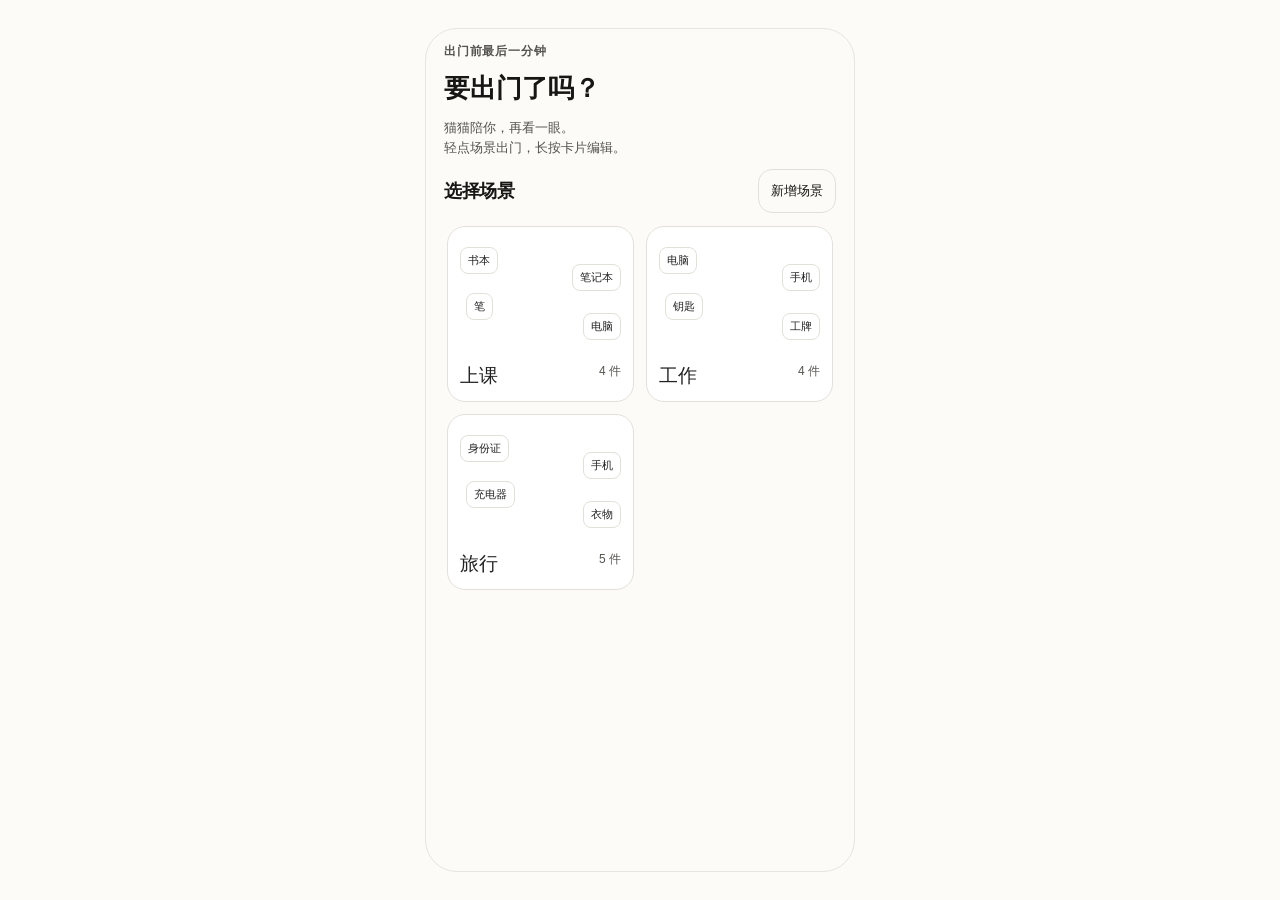
==== index.html @ 256a8bb9 "Publish all 134 item illustrations and five-column categories" ====
<!doctype html>
<html lang="zh-CN">
<head><meta charset="utf-8"><meta name="viewport" content="width=device-width,initial-scale=1"><title>出门前最后一分钟</title><link rel="stylesheet" href="style.css?v=abd47543f4"></head>
<body><main id="app"></main><dialog id="forgetDialog" aria-labelledby="forgetTitle"><form method="dialog" id="forgetForm"><header class="forget-header"><button class="back" value="cancel">〈 返回检查</button><p class="eyebrow" id="forgetScene"></p><h2 id="forgetTitle">刚才，忘了什么？</h2><p>轻点选择，可记录多件物品。</p></header><div id="forgetScroll"><div id="forgetBoard" role="group" aria-label="选择遗漏的固定物品"></div></div><footer class="forget-footer"><p id="forgetCount" role="status">已选择 0 件</p><button id="recordForget" class="primary full" disabled>确认记录</button></footer></form></dialog><dialog id="customItemDialog" aria-labelledby="customItemTitle"><form id="customItemForm"><h2 id="customItemTitle">添加物品</h2><label for="customItemName">物品名称</label><input id="customItemName" maxlength="60" autocomplete="off" required autofocus><p id="customItemError" role="status"></p><div class="actions"><button type="button" id="cancelCustomItem">取消</button><button type="submit" id="confirmCustomItem" class="primary" disabled>确认</button></div></form></dialog><script src="app.js?v=abd47543f4"></script></body>
</html>
---- style.css ----
:root{font-family:-apple-system,BlinkMacSystemFont,"Segoe UI","Microsoft YaHei",sans-serif;color:#202126;background:#f2f2f7;font-size:16px;--accent:#0068df;--secondary:#656771}*{box-sizing:border-box}body{margin:0}main{max-width:480px;margin:auto;padding:calc(24px + env(safe-area-inset-top)) 22px calc(32px + env(safe-area-inset-bottom));min-height:100svh}h1{font-size:32px;line-height:1.25;letter-spacing:-1px;margin:12px 0;font-weight:720}h2{font-size:21px;letter-spacing:-.4px;margin:0;font-weight:650}p{font-size:15px;color:var(--secondary);line-height:1.65}button,input,select{font:inherit;-webkit-tap-highlight-color:transparent}button{cursor:pointer;min-height:46px;border:0;border-radius:14px;padding:12px 16px;background:#edf0f5;color:var(--accent);font-weight:600;transition:background-color .18s,opacity .18s}button:hover{background:#e2e8f0}button:active{background:#d8e2ef}button:focus-visible,input:focus-visible,select:focus-visible,summary:focus-visible{outline:3px solid #0068df;outline-offset:3px}button:disabled{opacity:.4;cursor:default}.primary{background:var(--accent);color:white}.primary:hover{background:#005bc5}.eyebrow{font-size:12px;letter-spacing:.8px;font-weight:600;color:var(--secondary);margin-top:8px}.intro{margin:12px 0 30px;max-width:290px}.scene{background:white;border-radius:22px;padding:22px;margin:14px 0;border:1px solid #e9e9ef}.scene-heading{display:flex;align-items:center;justify-content:space-between;gap:12px}.item-count{font-size:12px;color:var(--secondary);white-space:nowrap}.scene p{font-size:14px;margin:12px 0 22px;overflow-wrap:anywhere;min-height:23px}.actions{display:flex;gap:10px;flex-wrap:wrap}.actions .primary{flex:1}.scene .actions button:last-child{background:#f3f5f9}.full{width:100%;margin-top:14px}#create{background:transparent;border:1px dashed #b8c5d6;margin-top:12px}.back{padding:0 0 8px;min-height:44px;background:transparent;border:0;font-size:16px;font-weight:500;text-align:left}.back:hover{background:transparent}.page-subtitle{margin:10px 0 28px}label{display:block;font-size:13px;font-weight:600;color:var(--secondary);margin:20px 0 9px}input,select{width:100%;min-width:0;border:1px solid #e1e3e9;border-radius:13px;padding:14px 15px;background:white;color:#202126;min-height:48px}input::placeholder{color:#727680;font-weight:400}.panel{background:white;border:1px solid #e9e9ef;border-radius:22px;padding:20px;margin:24px 0 10px}.panel .hint{margin:9px 0 20px}.panel input[type=search]{background:#f2f3f7;border-color:transparent}.library{display:flex;gap:10px;flex-wrap:wrap;margin:20px 0 24px}.library button{border:1px solid #e5e7ed;border-radius:13px;background:#f8f9fb;color:#4c505a;font-size:14px;font-weight:500;padding:11px 15px}.library .selected{color:#005bc5;background:#eaf2ff;border-color:#bfd6f7}.library [hidden]{display:none}.input-row{display:flex;gap:8px}.input-row input{flex:1;width:0}.input-row button{white-space:nowrap}.hint{font-size:12px;line-height:1.75}.notice{font-size:13px;color:#00634c;line-height:1.6;min-height:0}.notice:empty{display:none}#saveScene{margin-top:18px;min-height:52px}.board{position:relative;width:100%;margin:12px 0 0;min-height:300px}.item-card{position:absolute;display:flex;align-items:center;justify-content:center;padding:20px 18px;min-height:78px;border:1px solid #d8e4f3;border-radius:23px;background:#e5eefb;color:#244770;font-weight:600;font-size:17px;line-height:1.4;transform-origin:top left;overflow-wrap:anywhere;white-space:normal;transition:opacity .2s}.item-card:nth-child(3n+2){background:#e8ede9;border-color:#dbe4de;color:#355747}.item-card:nth-child(3n){background:#eeeaf4;border-color:#e2ddeb;color:#57456f}.item-card:hover,.item-card:active{background:#e5eefb}.item-card:nth-child(3n+2):hover,.item-card:nth-child(3n+2):active{background:#e8ede9}.item-card:nth-child(3n):hover,.item-card:nth-child(3n):active{background:#eeeaf4}.item-card.confirmed{opacity:.28}.status{min-height:74px;display:flex;align-items:center;justify-content:center;color:#34634f;font-weight:600;font-size:16px;margin-bottom:8px}#reset{background:transparent;color:#696d78;font-size:13px;font-weight:400;margin-top:10px}details{border-top:1px solid #dfe1e8;margin-top:18px}summary{font-size:13px;color:var(--secondary);cursor:pointer;padding:17px 0;min-height:44px}.stats{font-size:12px;color:var(--secondary);line-height:1.9;padding-bottom:12px}dialog{width:calc(100% - 32px);max-width:430px;border:1px solid #e6e7ed;border-radius:26px;background:#fafafd;color:#202126;padding:26px}dialog::backdrop{background:#18243355}dialog h2{font-size:23px}dialog .actions{margin-top:24px}dialog p{font-size:14px}.sr-only{position:absolute;width:1px;height:1px;padding:0;margin:-1px;overflow:hidden;clip:rect(0,0,0,0);white-space:nowrap;border:0}@media(min-width:700px){body{padding:28px 0}main{background:#f8f9fc;border:1px solid #e3e5eb;border-radius:32px;min-height:820px;padding:32px 26px}}@media(max-width:360px){main{padding-left:16px;padding-right:16px}.scene{padding:18px}.panel{padding:16px}.actions button{padding:12px}.library{gap:8px}.library button{padding:11px 13px}}@media(prefers-reduced-motion:reduce){*{transition:none!important}}
/* Monochrome gallery and cat reminders */
:root{--accent:#242424;--secondary:#666;color:#222;background:#fafafa}main{background:#fafafa!important;border-color:#e5e5e5!important}button,input,select,.panel,.scene,dialog{color:#222;border-color:#ddd}.primary,.primary:hover{background:#252525;color:#fff}button,button:hover,button:active{background:#f0f0f0;color:#222}button:focus-visible,input:focus-visible,select:focus-visible,summary:focus-visible{outline-color:#555}.scene,.panel,dialog{background:#fff}.library button,.panel input[type=search]{background:#fafafa;color:#555;border-color:#ddd}.library .selected{background:#eee;color:#111;border-color:#666}.item-card,.item-card:nth-child(n),.item-card:nth-child(n):hover,.item-card:nth-child(n):active{background:#fff;color:#222;border-color:#777}.item-card{overflow:visible}.status,.notice{color:#333}#create{border-color:#bbb}.gallery{display:grid;grid-template-columns:repeat(2,minmax(0,1fr));gap:16px}.gallery .scene{display:block;text-align:left;width:100%;margin:0;padding:14px;border:1px solid #d7d7d7;border-radius:20px;touch-action:pan-y;user-select:none;-webkit-touch-callout:none;transition:border-color .2s,background .2s}.gallery .scene.holding{background:#eee;border-color:#333}.gallery h2{font-size:19px}.gallery-preview{height:150px;position:relative;margin-bottom:20px}.gallery-preview span{position:absolute;max-width:80%;overflow:hidden;text-overflow:ellipsis;white-space:nowrap;border:1px solid #ccc;border-radius:10px;padding:9px 11px;font-size:11px;font-weight:400;background:#fff}.gallery-preview span:nth-child(1){top:12px;left:0}.gallery-preview span:nth-child(2){top:47px;right:0}.gallery-preview span:nth-child(3){top:83px;left:5px}.gallery-preview span:nth-child(4){top:115px;right:6px}.cat-head{position:absolute;width:64px;height:40px;left:50%;top:-35px;transform:translateX(-50%);pointer-events:none}.scene-heading{gap:6px}.intro{max-width:none}#create{margin-top:24px}dialog::backdrop{background:#0005}
/* Shared mobile demo tokens */
:root{--paper:#faf8f3;--ink:#292824;--line:#b6b2aa;--accent:var(--ink);--secondary:#6d6a64;background:var(--paper);color:var(--ink)}
main{background:var(--paper)!important;max-width:430px}button{font-weight:500}h1{font-size:30px;font-weight:650}h2{font-weight:600}.gallery{gap:12px}.gallery .scene{background:#fffdf8;border-radius:16px;padding:12px}.gallery h2{overflow-wrap:anywhere}.gallery-preview{height:140px}.gallery-preview span{background:var(--paper);border-color:#c9c5bc}.scene-heading{align-items:flex-start}.item-card,.item-card:nth-child(n),.item-card:nth-child(n):hover,.item-card:nth-child(n):active{background:#fffdf8;border:1px solid var(--line);border-radius:18px;padding:20px 8px;min-height:132px;font-size:16px;line-height:1.5;font-weight:500;color:var(--ink)}.item-card.confirmed{opacity:.3}.item-card span{overflow-wrap:anywhere;min-width:0}.cat-head{width:60px;height:60px;object-fit:contain;top:-58px}#board{margin:0;min-height:300px}main[data-view=check]{overflow-x:auto}#tempDetails{margin-bottom:24px}.status{color:var(--ink)}.primary,.primary:hover{background:var(--ink);color:white}.panel{background:#fffdf8}.scene{overflow-wrap:anywhere}summary{min-height:44px}.item-card:focus-visible{outline-offset:4px}
.cat-head{mix-blend-mode:multiply}
/* Scoped edit and omission surfaces */
main[data-view=edit] .panel{background:transparent;border:0;padding:0;margin-top:32px}
main[data-view=edit] h2{font-size:19px}main[data-view=edit] .edit-guide{margin:8px 0 16px}
main[data-view=edit] .library{gap:10px 12px;margin:16px 0 32px;align-items:flex-start}
main[data-view=edit] .library button{min-height:46px;max-width:100%;padding:12px 18px;border-radius:13px;line-height:1.5;overflow-wrap:anywhere;text-align:left;transition:color 200ms,background-color 200ms,border-color 200ms;background:white;border:1px solid #d6d3cc;color:var(--ink)}
main[data-view=edit] .selected-items button{background:#eae7e1;border-color:transparent;color:var(--ink)}
main[data-view=edit] #library button:disabled{opacity:1;color:#9c9890;border-color:#e9e6df;background:#fffdf9;cursor:default}
main[data-view=edit] .library button:not(:disabled):hover{background:#e4e1da;border-color:#aaa69d}
main[data-view=edit] #itemSearch{background:#fff;border-color:#d6d3cc}main[data-view=edit] #editNotice{font-size:13px;color:var(--secondary)}main[data-view=edit] #deleteScene{background:transparent;font-size:13px;color:var(--secondary)}
#forgetDialog{padding:0;width:calc(100% - 24px);max-width:430px;max-height:calc(100dvh - 24px);height:min(800px,calc(100dvh - 24px));border:1px solid #dedbd4;border-radius:22px;background:var(--paper);color:var(--ink);overflow:hidden}
#forgetForm{height:100%;display:flex;flex-direction:column;min-height:0}#forgetDialog .forget-header{padding:20px 20px 0;flex:none}#forgetDialog h2{font-size:26px;line-height:1.3;margin:8px 0 10px}#forgetDialog .forget-header p{font-size:13px;margin:8px 0 14px}#forgetDialog .back{font-size:14px}#forgetScroll{overflow-y:auto;overscroll-behavior:contain;padding:0 16px;min-height:0;flex:1}#forgetBoard{position:relative;width:100%;min-height:280px}
#forgetDialog .forget-node{position:absolute;display:flex;align-items:center;justify-content:center;border-radius:50%;padding:0;min-height:0;background:#fff;border:1px solid #c9c5bd;color:var(--ink);font-size:15px;font-weight:400;line-height:1.5;transition:color 200ms,background-color 200ms,border-color 200ms;touch-action:manipulation}
#forgetDialog .forget-node span{display:block;width:64%;max-height:none;overflow-wrap:anywhere;white-space:normal;pointer-events:none}#forgetDialog .forget-node[aria-pressed=true]{background:#e6e2da;border-color:#8e8980;color:#24221e}#forgetDialog .forget-node:hover{border-color:#8e8980}#forgetDialog .forget-node:focus-visible{outline:2px solid #666158;outline-offset:3px}
#forgetDialog .forget-footer{flex:none;padding:12px 20px max(20px,env(safe-area-inset-bottom));background:var(--paper);border-top:1px solid #e4e0d8}#forgetDialog .forget-footer p{text-align:center;font-size:13px;margin:0;color:var(--secondary)}#forgetDialog .forget-footer button{margin-top:12px;min-height:48px}#forgetDialog .forget-footer button:disabled{opacity:.35}
@media(prefers-reduced-motion:reduce){main[data-view=edit] .library button,#forgetDialog .forget-node{transition:none}}
/* Integrated design foundations and category controls */
:root{--paper:#fcfbf8;--ink:#171614;--surface:#fff;--line:#e2e0d9;--secondary:#55534e;--selected:#eae7e1;--radius:18px;--gap:12px;font-family:'Noto Sans SC',-apple-system,BlinkMacSystemFont,'Segoe UI','Microsoft YaHei',sans-serif}
h1{font-size:26px;line-height:1.45;letter-spacing:0}button,input{font-size:15px}.gallery .scene{border-color:var(--line);border-radius:var(--radius);background:var(--surface)}.gallery-preview{height:110px;margin-bottom:14px}.gallery-preview span{font-size:11px;padding:5px 7px;border-color:var(--line);background:var(--surface);border-radius:8px}.gallery-preview span:nth-child(1){top:8px;left:0}.gallery-preview span:nth-child(2){top:25px;right:0}.gallery-preview span:nth-child(3){top:54px;left:6px}.gallery-preview span:nth-child(4){top:74px;right:0}.gallery h2{font-size:19px;font-weight:500}#create{background:var(--ink);color:var(--surface);border:1px solid var(--ink);border-radius:14px}.categories{display:flex;gap:8px;overflow-x:auto;max-width:100%;padding:16px 0;overscroll-behavior-x:contain}.categories button{flex:none;background:transparent;border:1px solid var(--line);white-space:nowrap;font-size:13px;min-height:44px}.categories button[aria-pressed=true]{background:var(--selected);border-color:transparent}.library-group h3{font-size:13px;font-weight:500;color:var(--secondary);margin:16px 0 0}.library-group .library{margin:12px 0 24px!important}main[data-view=edit] #library button[aria-pressed=true]{background:var(--selected);border-color:transparent;color:var(--ink)}.item-card,.item-card:nth-child(n){border-color:var(--line);background:var(--surface)}
/* Compact viewport surfaces: scroll content, keep actions reachable. */
main[data-view=check],main[data-view=edit]{height:100dvh;min-height:0;display:flex;flex-direction:column;overflow:hidden;padding: max(10px,env(safe-area-inset-top)) 18px max(10px,env(safe-area-inset-bottom));gap:6px}
main[data-view=check]>.back,main[data-view=edit]>.back{flex:none;padding:0;min-height:44px}main[data-view=check]>h1,main[data-view=edit]>h1{margin:0;font-size:24px}main[data-view=check]>p,main[data-view=edit]>p{margin:0;font-size:13px}main[data-view=check]>.eyebrow{display:none}
.board-scroll{flex:1;min-height:100px;overflow:auto;overscroll-behavior:contain;margin-top:6px}#board{min-height:0;margin:0;width:100%}
.item-card,.item-card:nth-child(n),.item-card:nth-child(n):hover,.item-card:nth-child(n):active{min-height:52px;height:auto;padding:12px 14px;border-radius:16px;font-size:15px;line-height:1.5}
.cat-head{width:28%;height:auto;top:auto;bottom:calc(100% - 4px);left:50%;object-fit:contain;mix-blend-mode:normal}
main[data-view=check] .status{flex:none;min-height:32px;margin:0;font-size:15px}main[data-view=check] #tempDetails{margin:0;flex:none;max-height:160px;overflow:auto}main[data-view=check] #tempDetails summary{padding:10px 0}main[data-view=check] .actions{flex:none}main[data-view=check]>.hint{display:none}#tempDetails .library{margin:6px 0}#tempDetails label{margin:4px 0}
#forgetDialog .forget-header{padding:10px 16px 0}#forgetDialog h2{font-size:24px;margin:2px 0 8px}#forgetDialog .forget-header p{margin:4px 0 8px}#forgetDialog .forget-node{font-size:13px}#forgetDialog .forget-node span{width:68%}#forgetBoard{min-height:0}#forgetDialog .forget-footer{padding:8px 16px max(10px,env(safe-area-inset-bottom))}#forgetDialog .forget-footer button{margin-top:6px}
main[data-view=edit]>p{display:none}main[data-view=edit]>label{margin:0}main[data-view=edit]>input{padding:8px 12px;min-height:44px}main[data-view=edit] .panel{position:relative;flex:1;min-height:0;display:flex;flex-direction:column;margin:2px 0;gap:4px}main[data-view=edit] .panel h2{font-size:16px}main[data-view=edit] .edit-guide{display:none}main[data-view=edit] .selected-items{flex:none;max-height:62px;overflow:auto;margin:0!important;padding:2px 0}main[data-view=edit] .library button{padding:9px 12px;min-height:44px}main[data-view=edit] .panel label{margin:0;font-size:12px}main[data-view=edit] .panel input{min-height:44px;padding:8px 12px}main[data-view=edit] #library{flex:1;min-height:50px;overflow-y:auto;overscroll-behavior:contain}main[data-view=edit] #saveScene{margin:0;min-height:46px;flex:none}main[data-view=edit] #deleteScene{min-height:44px;margin:0;padding:8px}#editNotice:empty{display:none}#editNotice{margin:0;font-size:12px}
.categories{display:grid;grid-template-columns:repeat(4,minmax(0,1fr));gap:4px;overflow:visible;padding:2px 0;flex:none}.categories button{display:flex;flex-direction:column;align-items:center;justify-content:center;gap:2px;font-size:12px;padding:4px;min-height:48px;white-space:normal;border:1px solid transparent;border-radius:10px}.categories button[aria-pressed=true],#allCategories[aria-expanded=true]{background:var(--selected)}
#categoryPanel{position:absolute;left:0;right:0;top:0;bottom:0;z-index:5;background:var(--paper);border:1px solid var(--line);border-radius:14px;overflow:auto;padding:10px}#categoryPanel[hidden]{display:none}.category-options{display:grid;grid-template-columns:repeat(2,minmax(0,1fr));gap:8px}.category-options button{min-height:44px;font-size:13px;padding:10px 6px;border:1px solid var(--line);background:var(--surface)}.category-options button[aria-pressed=true]{background:var(--selected)}.current-category{margin:0;font-size:12px;color:var(--secondary)}
@media(min-width:700px){main[data-view=check],main[data-view=edit]{height:calc(100dvh - 56px)}}
main[data-view=edit] .selected-items{max-height:52px}
/* Hide native scrollbar chrome, without disabling scrolling or keyboard access. */
*,*::before,*::after{scrollbar-width:none;-ms-overflow-style:none}
*::-webkit-scrollbar{display:none;width:0;height:0}
*::-webkit-scrollbar-button{display:none;width:0;height:0}
main[data-view=check]{overflow:clip}
main[data-view=check]>*{min-width:0;max-width:100%;flex-shrink:0}
main[data-view=check]>.board-scroll{flex:1 1 0;min-height:0;overflow-y:auto;overflow-x:clip}
.board-stage{position:relative;width:100%;min-width:0;flex:none}
#board{max-width:none;min-width:0;position:relative}
.board-scroll:focus-visible{outline:1px solid var(--line);outline-offset:-1px}
main[data-view=check] h1,main[data-view=check]>.notice{overflow-wrap:anywhere}
main[data-view=edit] .panel,#library,#selectedItems,#categoryPanel,#forgetScroll{min-width:0}
.board-stage{overflow:clip}
/* Independent, intentionally quiet completion surface. */
main[data-view=complete]{height:100dvh;min-height:0;display:flex;align-items:center;justify-content:center;padding:max(24px,env(safe-area-inset-top)) 24px max(24px,env(safe-area-inset-bottom))}
.completion{width:100%;text-align:center}.completion h1{font-size:30px;margin:14px 0}.completion h1:focus{outline:none}.completion p{margin:8px 0}.greeting-slot{width:140px;height:120px;margin:28px auto 36px}.completion button{max-width:280px;min-height:48px}.completion .hint{margin-top:14px}
@media(min-width:700px){main[data-view=complete]{height:calc(100dvh - 56px)}}
/* Home keeps the latest departure reachable while only the gallery scrolls. */
main[data-view=home]{height:100dvh;min-height:0;display:flex;flex-direction:column;gap:10px;overflow:clip;padding:max(14px,env(safe-area-inset-top)) 18px max(12px,env(safe-area-inset-bottom))}
main[data-view=home]>*{min-width:0;max-width:100%;flex:none}main[data-view=home]>.eyebrow{margin:0}main[data-view=home]>h1{margin:0}main[data-view=home]>.intro{margin:0;font-size:13px;line-height:1.6}
.recent-departure{display:flex;align-items:center;justify-content:space-between;gap:12px;padding:12px 14px;border:1px solid var(--line);border-radius:16px;background:var(--surface)}.recent-departure>div{min-width:0}.recent-departure p{font-size:12px;margin:0 0 4px}.recent-departure h2{font-size:17px;overflow-wrap:anywhere}.recent-departure time{display:block;font-size:12px;color:var(--secondary);margin-top:4px}.recent-departure button{flex:none;min-height:44px;padding:10px 12px;font-size:13px;background:var(--paper);border:1px solid var(--line)}
.scene-section-heading{display:flex;align-items:center;justify-content:space-between;gap:12px}.scene-section-heading h2{font-size:18px}.scene-section-heading #create{width:auto;margin:0;padding:10px 12px;font-size:13px;min-height:44px;border:1px solid var(--line);background:transparent;color:var(--ink)}
main[data-view=home]>.gallery-scroll{flex:1 1 0;min-height:0;overflow-y:auto;overflow-x:clip;overscroll-behavior:contain;padding:3px}.gallery-scroll .gallery{align-content:start}.gallery-scroll:focus-visible{outline:1px solid var(--line);outline-offset:-1px}
@media(min-width:700px){main[data-view=home]{height:calc(100dvh - 56px)}}
/* Edit content flows vertically; the add entry belongs to the item flow. */
main[data-view=edit]{height:auto;min-height:100dvh;display:block;overflow-x:clip;overflow-y:visible;padding-bottom:max(24px,env(safe-area-inset-bottom))}
main[data-view=edit]>h1{margin:8px 0 12px}main[data-view=edit]>label{margin:18px 0 8px}main[data-view=edit] .panel{display:block;margin:28px 0 22px}
main[data-view=edit] .panel h2{margin:24px 0 12px}main[data-view=edit] .selected-items{max-height:none;overflow:visible;margin:12px 0 24px!important}
main[data-view=edit] #library{overflow:visible;min-height:0}main[data-view=edit] #categoryPanel{position:static;max-height:none;margin:8px 0}main[data-view=edit] #categoryPanel[hidden]{display:none}
main[data-view=edit] #saveScene{margin-top:12px}main[data-view=edit] #deleteScene{margin-top:8px}main[data-view=edit] #library .custom-plus{display:flex;align-items:center;justify-content:center;min-width:60px;min-height:44px;padding:9px 16px;font-size:22px;line-height:1;background:var(--surface);border:1px solid var(--line);border-radius:13px;color:var(--ink)}
#customItemDialog{background:var(--paper);padding:24px;width:calc(100% - 32px);max-width:370px;max-height:calc(100dvh - 32px);overflow-y:auto;border:1px solid var(--line);border-radius:20px}#customItemDialog h2{font-size:21px}#customItemDialog label{margin:18px 0 8px}#customItemDialog .actions{margin-top:20px;justify-content:flex-end}#customItemDialog .actions button{min-width:76px}#customItemDialog input{width:100%}
/* Inline categories and global search reuse the existing item/tag components. */
main[data-view=edit] .category-options{display:grid;grid-template-columns:repeat(5,minmax(0,1fr));gap:8px}
main[data-view=edit] .category-options button{min-width:0;max-width:100%;min-height:52px;padding:8px 4px;font-size:12px;line-height:1.5;white-space:normal;overflow-wrap:anywhere;border-radius:12px}
main[data-view=edit] .category-options .category-plus{font-size:22px;background:var(--surface)}
main[data-view=edit] .search-results button{display:flex;flex-direction:column;gap:2px}main[data-view=edit] .search-results small{font-size:11px;color:var(--secondary);font-weight:400}
#customItemError{font-size:13px;color:var(--secondary);margin:10px 0 0}#customItemError:empty{display:none}
/* Match the existing shortcut icons without changing navigation geometry. */
main[data-view=edit] .category-options button{display:flex;flex-direction:column;align-items:center;justify-content:center;gap:3px;min-height:56px;padding:3px;text-align:center}
.category-options .category-icon{display:block;flex:none;width:16px;height:16px;color:var(--ink)}
.category-options .category-label{display:block;width:100%;line-height:1.25;white-space:normal;overflow-wrap:anywhere}
main[data-view=edit] .category-options .category-plus{font-size:22px}

main[data-view=edit] .category-options{gap:6px}
/* Reusable ID-bound artwork label; category icons and preview miniatures stay unchanged. */
.item-content{display:inline-flex;align-items:center;justify-content:center;gap:8px;max-width:100%;min-width:0;vertical-align:middle}
.item-illustration{display:block;flex:0 0 27.9936px;width:27.9936px;height:27.9936px;object-fit:contain;pointer-events:none}
.item-name{min-width:0;overflow-wrap:anywhere;line-height:1.5}
.item-card .item-content{width:100%;gap:8px}.item-card .item-illustration{width:32.6592px;height:32.6592px;flex-basis:32.6592px}
main[data-view=edit] .library .item-content{text-align:left}
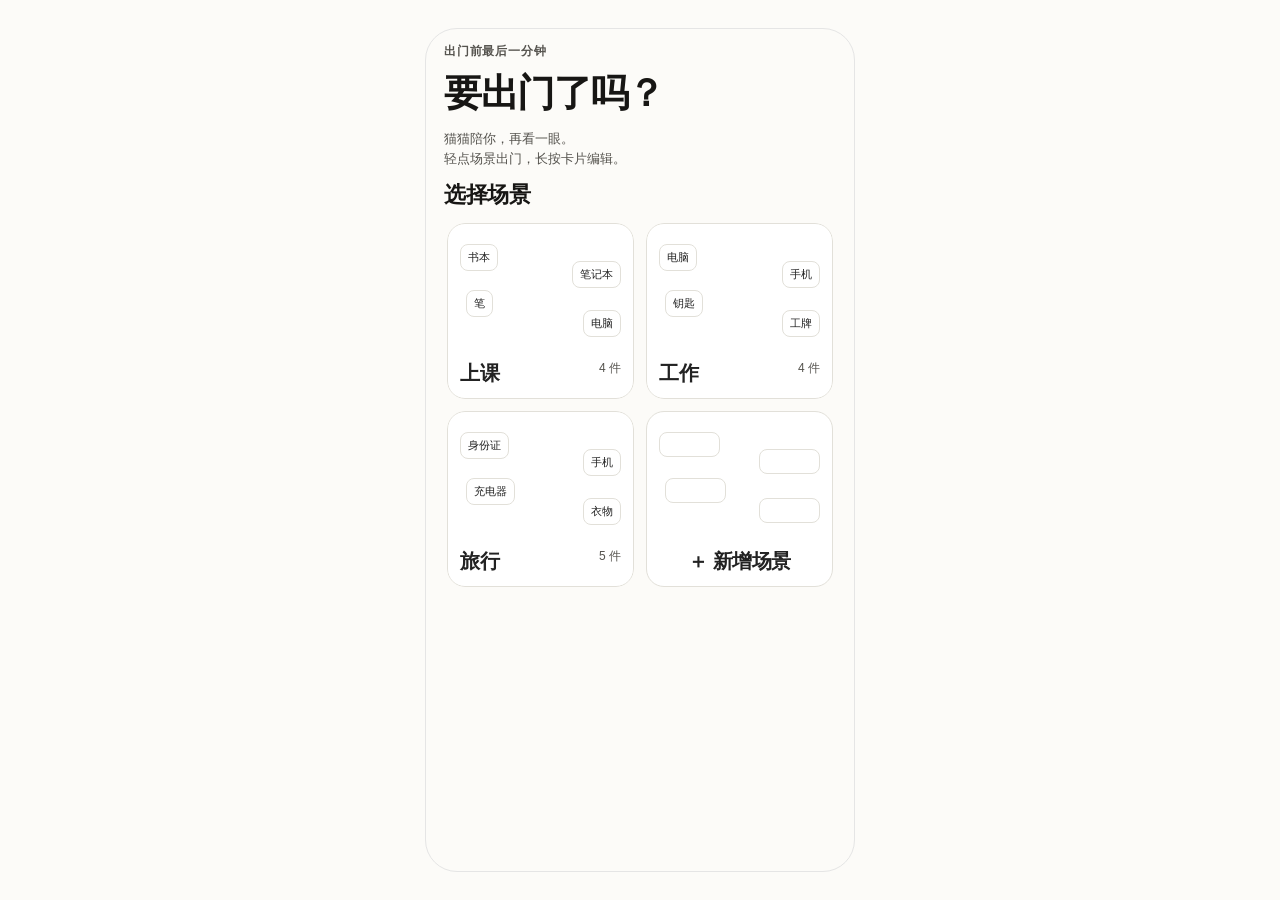
==== commit 8e6e0821: "Publish V1.9 typography, illustrated omission page and gallery delete modal" ====
--- a/index.html
+++ b/index.html
@@ -1,6 +1,13 @@
 <!doctype html>
 <html lang="zh-CN">
-<head><meta charset="utf-8"><meta name="viewport" content="width=device-width,initial-scale=1"><title>出门前最后一分钟</title><link rel="stylesheet" href="style.css?v=abd47543f4"></head>
-<body><main id="app"></main><dialog id="forgetDialog" aria-labelledby="forgetTitle"><form method="dialog" id="forgetForm"><header class="forget-header"><button class="back" value="cancel">〈 返回检查</button><p class="eyebrow" id="forgetScene"></p><h2 id="forgetTitle">刚才，忘了什么？</h2><p>轻点选择，可记录多件物品。</p></header><div id="forgetScroll"><div id="forgetBoard" role="group" aria-label="选择遗漏的固定物品"></div></div><footer class="forget-footer"><p id="forgetCount" role="status">已选择 0 件</p><button id="recordForget" class="primary full" disabled>确认记录</button></footer></form></dialog><dialog id="customItemDialog" aria-labelledby="customItemTitle"><form id="customItemForm"><h2 id="customItemTitle">添加物品</h2><label for="customItemName">物品名称</label><input id="customItemName" maxlength="60" autocomplete="off" required autofocus><p id="customItemError" role="status"></p><div class="actions"><button type="button" id="cancelCustomItem">取消</button><button type="submit" id="confirmCustomItem" class="primary" disabled>确认</button></div></form></dialog><script src="app.js?v=abd47543f4"></script></body>
+<head><meta charset="utf-8"><meta name="viewport" content="width=device-width,initial-scale=1"><title>出门前最后一分钟</title><link rel="stylesheet" href="style.css?v=a6f98913cc"></head>
+<body><main id="app"></main><dialog id="forgetDialog" aria-labelledby="forgetTitle"><form method="dialog" id="forgetForm"><header class="forget-header"><button class="back" value="cancel">〈 返回检查</button><p class="eyebrow" id="forgetScene"></p><h2 id="forgetTitle">刚才，忘了什么？</h2><p>轻点选择，可记录多件物品。</p></header><div id="forgetScroll" tabindex="0" role="region" aria-label="遗漏物品，可上下滚动"><div id="forgetBoard" role="group" aria-label="选择遗漏的固定物品"></div></div><footer class="forget-footer"><p id="forgetCount" role="status">已选择 0 件</p><button id="recordForget" class="primary full" disabled>确认记录</button></footer></form></dialog><dialog id="customItemDialog" aria-labelledby="customItemTitle"><form id="customItemForm"><h2 id="customItemTitle">添加物品</h2><label for="customItemName">物品名称</label><input id="customItemName" maxlength="60" autocomplete="off" required autofocus><p id="customItemError" role="status"></p><div class="actions"><button type="button" id="cancelCustomItem">取消</button><button type="submit" id="confirmCustomItem" class="primary" disabled>确认</button></div></form></dialog><dialog id="sceneDeleteDialog" aria-labelledby="sceneDeleteTitle" aria-describedby="sceneDeleteDescription">
+  <h2 id="sceneDeleteTitle"></h2>
+  <p id="sceneDeleteDescription">删除后将无法恢复这个场景。</p>
+  <div class="actions">
+    <button type="button" id="cancelSceneDelete" autofocus>取消</button>
+    <button type="button" id="confirmSceneDelete" class="primary">确认删除</button>
+  </div>
+</dialog><script src="art-loader.js?v=a6f98913cc"></script><script src="app.js?v=a6f98913cc"></script></body>
 </html>
 
--- a/style.css
+++ b/style.css
@@ -1,6 +1,6 @@
-:root{font-family:-apple-system,BlinkMacSystemFont,"Segoe UI","Microsoft YaHei",sans-serif;color:#202126;background:#f2f2f7;font-size:16px;--accent:#0068df;--secondary:#656771}*{box-sizing:border-box}body{margin:0}main{max-width:480px;margin:auto;padding:calc(24px + env(safe-area-inset-top)) 22px calc(32px + env(safe-area-inset-bottom));min-height:100svh}h1{font-size:32px;line-height:1.25;letter-spacing:-1px;margin:12px 0;font-weight:720}h2{font-size:21px;letter-spacing:-.4px;margin:0;font-weight:650}p{font-size:15px;color:var(--secondary);line-height:1.65}button,input,select{font:inherit;-webkit-tap-highlight-color:transparent}button{cursor:pointer;min-height:46px;border:0;border-radius:14px;padding:12px 16px;background:#edf0f5;color:var(--accent);font-weight:600;transition:background-color .18s,opacity .18s}button:hover{background:#e2e8f0}button:active{background:#d8e2ef}button:focus-visible,input:focus-visible,select:focus-visible,summary:focus-visible{outline:3px solid #0068df;outline-offset:3px}button:disabled{opacity:.4;cursor:default}.primary{background:var(--accent);color:white}.primary:hover{background:#005bc5}.eyebrow{font-size:12px;letter-spacing:.8px;font-weight:600;color:var(--secondary);margin-top:8px}.intro{margin:12px 0 30px;max-width:290px}.scene{background:white;border-radius:22px;padding:22px;margin:14px 0;border:1px solid #e9e9ef}.scene-heading{display:flex;align-items:center;justify-content:space-between;gap:12px}.item-count{font-size:12px;color:var(--secondary);white-space:nowrap}.scene p{font-size:14px;margin:12px 0 22px;overflow-wrap:anywhere;min-height:23px}.actions{display:flex;gap:10px;flex-wrap:wrap}.actions .primary{flex:1}.scene .actions button:last-child{background:#f3f5f9}.full{width:100%;margin-top:14px}#create{background:transparent;border:1px dashed #b8c5d6;margin-top:12px}.back{padding:0 0 8px;min-height:44px;background:transparent;border:0;font-size:16px;font-weight:500;text-align:left}.back:hover{background:transparent}.page-subtitle{margin:10px 0 28px}label{display:block;font-size:13px;font-weight:600;color:var(--secondary);margin:20px 0 9px}input,select{width:100%;min-width:0;border:1px solid #e1e3e9;border-radius:13px;padding:14px 15px;background:white;color:#202126;min-height:48px}input::placeholder{color:#727680;font-weight:400}.panel{background:white;border:1px solid #e9e9ef;border-radius:22px;padding:20px;margin:24px 0 10px}.panel .hint{margin:9px 0 20px}.panel input[type=search]{background:#f2f3f7;border-color:transparent}.library{display:flex;gap:10px;flex-wrap:wrap;margin:20px 0 24px}.library button{border:1px solid #e5e7ed;border-radius:13px;background:#f8f9fb;color:#4c505a;font-size:14px;font-weight:500;padding:11px 15px}.library .selected{color:#005bc5;background:#eaf2ff;border-color:#bfd6f7}.library [hidden]{display:none}.input-row{display:flex;gap:8px}.input-row input{flex:1;width:0}.input-row button{white-space:nowrap}.hint{font-size:12px;line-height:1.75}.notice{font-size:13px;color:#00634c;line-height:1.6;min-height:0}.notice:empty{display:none}#saveScene{margin-top:18px;min-height:52px}.board{position:relative;width:100%;margin:12px 0 0;min-height:300px}.item-card{position:absolute;display:flex;align-items:center;justify-content:center;padding:20px 18px;min-height:78px;border:1px solid #d8e4f3;border-radius:23px;background:#e5eefb;color:#244770;font-weight:600;font-size:17px;line-height:1.4;transform-origin:top left;overflow-wrap:anywhere;white-space:normal;transition:opacity .2s}.item-card:nth-child(3n+2){background:#e8ede9;border-color:#dbe4de;color:#355747}.item-card:nth-child(3n){background:#eeeaf4;border-color:#e2ddeb;color:#57456f}.item-card:hover,.item-card:active{background:#e5eefb}.item-card:nth-child(3n+2):hover,.item-card:nth-child(3n+2):active{background:#e8ede9}.item-card:nth-child(3n):hover,.item-card:nth-child(3n):active{background:#eeeaf4}.item-card.confirmed{opacity:.28}.status{min-height:74px;display:flex;align-items:center;justify-content:center;color:#34634f;font-weight:600;font-size:16px;margin-bottom:8px}#reset{background:transparent;color:#696d78;font-size:13px;font-weight:400;margin-top:10px}details{border-top:1px solid #dfe1e8;margin-top:18px}summary{font-size:13px;color:var(--secondary);cursor:pointer;padding:17px 0;min-height:44px}.stats{font-size:12px;color:var(--secondary);line-height:1.9;padding-bottom:12px}dialog{width:calc(100% - 32px);max-width:430px;border:1px solid #e6e7ed;border-radius:26px;background:#fafafd;color:#202126;padding:26px}dialog::backdrop{background:#18243355}dialog h2{font-size:23px}dialog .actions{margin-top:24px}dialog p{font-size:14px}.sr-only{position:absolute;width:1px;height:1px;padding:0;margin:-1px;overflow:hidden;clip:rect(0,0,0,0);white-space:nowrap;border:0}@media(min-width:700px){body{padding:28px 0}main{background:#f8f9fc;border:1px solid #e3e5eb;border-radius:32px;min-height:820px;padding:32px 26px}}@media(max-width:360px){main{padding-left:16px;padding-right:16px}.scene{padding:18px}.panel{padding:16px}.actions button{padding:12px}.library{gap:8px}.library button{padding:11px 13px}}@media(prefers-reduced-motion:reduce){*{transition:none!important}}
+:root{font-family:-apple-system,BlinkMacSystemFont,"Segoe UI","Microsoft YaHei",sans-serif;color:#202126;background:#f2f2f7;font-size:16px;--accent:#0068df;--secondary:#656771}*{box-sizing:border-box}body{margin:0}main{max-width:480px;margin:auto;padding:calc(24px + env(safe-area-inset-top)) 22px calc(32px + env(safe-area-inset-bottom));min-height:100svh}h1{font-size:32px;line-height:1.25;letter-spacing:-1px;margin:12px 0;font-weight:720}h2{font-size:21px;letter-spacing:-.4px;margin:0;font-weight:650}p{font-size:15px;color:var(--secondary);line-height:1.65}button,input,select{font:inherit;-webkit-tap-highlight-color:transparent}button{cursor:pointer;min-height:46px;border:0;border-radius:14px;padding:12px 16px;background:#edf0f5;color:var(--accent);font-weight:600;transition:background-color .18s,opacity .18s}button:hover{background:#e2e8f0}button:active{background:#d8e2ef}button:focus-visible,input:focus-visible,select:focus-visible,summary:focus-visible{outline:3px solid #0068df;outline-offset:3px}button:disabled{opacity:.4;cursor:default}.primary{background:var(--accent);color:white}.primary:hover{background:#005bc5}.eyebrow{font-size:12px;letter-spacing:.8px;font-weight:600;color:var(--secondary);margin-top:8px}.intro{margin:12px 0 30px;max-width:290px}.scene{background:white;border-radius:22px;padding:22px;margin:14px 0;border:1px solid #e9e9ef}.scene-heading{display:flex;align-items:center;justify-content:space-between;gap:12px}.item-count{font-size:12px;color:var(--secondary);white-space:nowrap}.scene p{font-size:14px;margin:12px 0 22px;overflow-wrap:anywhere;min-height:23px}.actions{display:flex;gap:10px;flex-wrap:wrap}.actions .primary{flex:1}.scene .actions button:last-child{background:#f3f5f9}.full{width:100%;margin-top:14px}.back{padding:0 0 8px;min-height:44px;background:transparent;border:0;font-size:16px;font-weight:500;text-align:left}.back:hover{background:transparent}.page-subtitle{margin:10px 0 28px}label{display:block;font-size:13px;font-weight:600;color:var(--secondary);margin:20px 0 9px}input,select{width:100%;min-width:0;border:1px solid #e1e3e9;border-radius:13px;padding:14px 15px;background:white;color:#202126;min-height:48px}input::placeholder{color:#727680;font-weight:400}.panel{background:white;border:1px solid #e9e9ef;border-radius:22px;padding:20px;margin:24px 0 10px}.panel .hint{margin:9px 0 20px}.panel input[type=search]{background:#f2f3f7;border-color:transparent}.library{display:flex;gap:10px;flex-wrap:wrap;margin:20px 0 24px}.library button{border:1px solid #e5e7ed;border-radius:13px;background:#f8f9fb;color:#4c505a;font-size:14px;font-weight:500;padding:11px 15px}.library .selected{color:#005bc5;background:#eaf2ff;border-color:#bfd6f7}.library [hidden]{display:none}.input-row{display:flex;gap:8px}.input-row input{flex:1;width:0}.input-row button{white-space:nowrap}.hint{font-size:12px;line-height:1.75}.notice{font-size:13px;color:#00634c;line-height:1.6;min-height:0}.notice:empty{display:none}#saveScene{margin-top:18px;min-height:52px}.board{position:relative;width:100%;margin:12px 0 0;min-height:300px}.item-card{position:absolute;display:flex;align-items:center;justify-content:center;padding:20px 18px;min-height:78px;border:1px solid #d8e4f3;border-radius:23px;background:#e5eefb;color:#244770;font-weight:600;font-size:17px;line-height:1.4;transform-origin:top left;overflow-wrap:anywhere;white-space:normal;transition:opacity .2s}.item-card:nth-child(3n+2){background:#e8ede9;border-color:#dbe4de;color:#355747}.item-card:nth-child(3n){background:#eeeaf4;border-color:#e2ddeb;color:#57456f}.item-card:hover,.item-card:active{background:#e5eefb}.item-card:nth-child(3n+2):hover,.item-card:nth-child(3n+2):active{background:#e8ede9}.item-card:nth-child(3n):hover,.item-card:nth-child(3n):active{background:#eeeaf4}.item-card.confirmed{opacity:.28}.status{min-height:74px;display:flex;align-items:center;justify-content:center;color:#34634f;font-weight:600;font-size:16px;margin-bottom:8px}#reset{background:transparent;color:#696d78;font-size:13px;font-weight:400;margin-top:10px}details{border-top:1px solid #dfe1e8;margin-top:18px}summary{font-size:13px;color:var(--secondary);cursor:pointer;padding:17px 0;min-height:44px}.stats{font-size:12px;color:var(--secondary);line-height:1.9;padding-bottom:12px}dialog{width:calc(100% - 32px);max-width:430px;border:1px solid #e6e7ed;border-radius:26px;background:#fafafd;color:#202126;padding:26px}dialog::backdrop{background:#18243355}dialog h2{font-size:23px}dialog .actions{margin-top:24px}dialog p{font-size:14px}.sr-only{position:absolute;width:1px;height:1px;padding:0;margin:-1px;overflow:hidden;clip:rect(0,0,0,0);white-space:nowrap;border:0}@media(min-width:700px){body{padding:28px 0}main{background:#f8f9fc;border:1px solid #e3e5eb;border-radius:32px;min-height:820px;padding:32px 26px}}@media(max-width:360px){main{padding-left:16px;padding-right:16px}.scene{padding:18px}.panel{padding:16px}.actions button{padding:12px}.library{gap:8px}.library button{padding:11px 13px}}@media(prefers-reduced-motion:reduce){*{transition:none!important}}
 /* Monochrome gallery and cat reminders */
-:root{--accent:#242424;--secondary:#666;color:#222;background:#fafafa}main{background:#fafafa!important;border-color:#e5e5e5!important}button,input,select,.panel,.scene,dialog{color:#222;border-color:#ddd}.primary,.primary:hover{background:#252525;color:#fff}button,button:hover,button:active{background:#f0f0f0;color:#222}button:focus-visible,input:focus-visible,select:focus-visible,summary:focus-visible{outline-color:#555}.scene,.panel,dialog{background:#fff}.library button,.panel input[type=search]{background:#fafafa;color:#555;border-color:#ddd}.library .selected{background:#eee;color:#111;border-color:#666}.item-card,.item-card:nth-child(n),.item-card:nth-child(n):hover,.item-card:nth-child(n):active{background:#fff;color:#222;border-color:#777}.item-card{overflow:visible}.status,.notice{color:#333}#create{border-color:#bbb}.gallery{display:grid;grid-template-columns:repeat(2,minmax(0,1fr));gap:16px}.gallery .scene{display:block;text-align:left;width:100%;margin:0;padding:14px;border:1px solid #d7d7d7;border-radius:20px;touch-action:pan-y;user-select:none;-webkit-touch-callout:none;transition:border-color .2s,background .2s}.gallery .scene.holding{background:#eee;border-color:#333}.gallery h2{font-size:19px}.gallery-preview{height:150px;position:relative;margin-bottom:20px}.gallery-preview span{position:absolute;max-width:80%;overflow:hidden;text-overflow:ellipsis;white-space:nowrap;border:1px solid #ccc;border-radius:10px;padding:9px 11px;font-size:11px;font-weight:400;background:#fff}.gallery-preview span:nth-child(1){top:12px;left:0}.gallery-preview span:nth-child(2){top:47px;right:0}.gallery-preview span:nth-child(3){top:83px;left:5px}.gallery-preview span:nth-child(4){top:115px;right:6px}.cat-head{position:absolute;width:64px;height:40px;left:50%;top:-35px;transform:translateX(-50%);pointer-events:none}.scene-heading{gap:6px}.intro{max-width:none}#create{margin-top:24px}dialog::backdrop{background:#0005}
+:root{--accent:#242424;--secondary:#666;color:#222;background:#fafafa}main{background:#fafafa!important;border-color:#e5e5e5!important}button,input,select,.panel,.scene,dialog{color:#222;border-color:#ddd}.primary,.primary:hover{background:#252525;color:#fff}button,button:hover,button:active{background:#f0f0f0;color:#222}button:focus-visible,input:focus-visible,select:focus-visible,summary:focus-visible{outline-color:#555}.scene,.panel,dialog{background:#fff}.library button,.panel input[type=search]{background:#fafafa;color:#555;border-color:#ddd}.library .selected{background:#eee;color:#111;border-color:#666}.item-card,.item-card:nth-child(n),.item-card:nth-child(n):hover,.item-card:nth-child(n):active{background:#fff;color:#222;border-color:#777}.item-card{overflow:visible}.status,.notice{color:#333}.gallery{display:grid;grid-template-columns:repeat(2,minmax(0,1fr));gap:16px}.gallery .scene{display:block;text-align:left;width:100%;margin:0;padding:14px;border:1px solid #d7d7d7;border-radius:20px;touch-action:pan-y;user-select:none;-webkit-touch-callout:none;transition:border-color .2s,background .2s}.gallery .scene.holding{background:#eee;border-color:#333}.gallery h2{font-size:19px}.gallery-preview{height:150px;position:relative;margin-bottom:20px}.gallery-preview span{position:absolute;max-width:80%;overflow:hidden;text-overflow:ellipsis;white-space:nowrap;border:1px solid #ccc;border-radius:10px;padding:9px 11px;font-size:11px;font-weight:400;background:#fff}.gallery-preview span:nth-child(1){top:12px;left:0}.gallery-preview span:nth-child(2){top:47px;right:0}.gallery-preview span:nth-child(3){top:83px;left:5px}.gallery-preview span:nth-child(4){top:115px;right:6px}.cat-head{position:absolute;width:64px;height:40px;left:50%;top:-35px;transform:translateX(-50%);pointer-events:none}.scene-heading{gap:6px}.intro{max-width:none}dialog::backdrop{background:#0005}
 /* Shared mobile demo tokens */
 :root{--paper:#faf8f3;--ink:#292824;--line:#b6b2aa;--accent:var(--ink);--secondary:#6d6a64;background:var(--paper);color:var(--ink)}
 main{background:var(--paper)!important;max-width:430px}button{font-weight:500}h1{font-size:30px;font-weight:650}h2{font-weight:600}.gallery{gap:12px}.gallery .scene{background:#fffdf8;border-radius:16px;padding:12px}.gallery h2{overflow-wrap:anywhere}.gallery-preview{height:140px}.gallery-preview span{background:var(--paper);border-color:#c9c5bc}.scene-heading{align-items:flex-start}.item-card,.item-card:nth-child(n),.item-card:nth-child(n):hover,.item-card:nth-child(n):active{background:#fffdf8;border:1px solid var(--line);border-radius:18px;padding:20px 8px;min-height:132px;font-size:16px;line-height:1.5;font-weight:500;color:var(--ink)}.item-card.confirmed{opacity:.3}.item-card span{overflow-wrap:anywhere;min-width:0}.cat-head{width:60px;height:60px;object-fit:contain;top:-58px}#board{margin:0;min-height:300px}main[data-view=check]{overflow-x:auto}#tempDetails{margin-bottom:24px}.status{color:var(--ink)}.primary,.primary:hover{background:var(--ink);color:white}.panel{background:#fffdf8}.scene{overflow-wrap:anywhere}summary{min-height:44px}.item-card:focus-visible{outline-offset:4px}
@@ -22,7 +22,7 @@
 @media(prefers-reduced-motion:reduce){main[data-view=edit] .library button,#forgetDialog .forget-node{transition:none}}
 /* Integrated design foundations and category controls */
 :root{--paper:#fcfbf8;--ink:#171614;--surface:#fff;--line:#e2e0d9;--secondary:#55534e;--selected:#eae7e1;--radius:18px;--gap:12px;font-family:'Noto Sans SC',-apple-system,BlinkMacSystemFont,'Segoe UI','Microsoft YaHei',sans-serif}
-h1{font-size:26px;line-height:1.45;letter-spacing:0}button,input{font-size:15px}.gallery .scene{border-color:var(--line);border-radius:var(--radius);background:var(--surface)}.gallery-preview{height:110px;margin-bottom:14px}.gallery-preview span{font-size:11px;padding:5px 7px;border-color:var(--line);background:var(--surface);border-radius:8px}.gallery-preview span:nth-child(1){top:8px;left:0}.gallery-preview span:nth-child(2){top:25px;right:0}.gallery-preview span:nth-child(3){top:54px;left:6px}.gallery-preview span:nth-child(4){top:74px;right:0}.gallery h2{font-size:19px;font-weight:500}#create{background:var(--ink);color:var(--surface);border:1px solid var(--ink);border-radius:14px}.categories{display:flex;gap:8px;overflow-x:auto;max-width:100%;padding:16px 0;overscroll-behavior-x:contain}.categories button{flex:none;background:transparent;border:1px solid var(--line);white-space:nowrap;font-size:13px;min-height:44px}.categories button[aria-pressed=true]{background:var(--selected);border-color:transparent}.library-group h3{font-size:13px;font-weight:500;color:var(--secondary);margin:16px 0 0}.library-group .library{margin:12px 0 24px!important}main[data-view=edit] #library button[aria-pressed=true]{background:var(--selected);border-color:transparent;color:var(--ink)}.item-card,.item-card:nth-child(n){border-color:var(--line);background:var(--surface)}
+h1{font-size:26px;line-height:1.45;letter-spacing:0}button,input{font-size:15px}.gallery .scene{border-color:var(--line);border-radius:var(--radius);background:var(--surface)}.gallery-preview{height:110px;margin-bottom:14px}.gallery-preview span{font-size:11px;padding:5px 7px;border-color:var(--line);background:var(--surface);border-radius:8px}.gallery-preview span:nth-child(1){top:8px;left:0}.gallery-preview span:nth-child(2){top:25px;right:0}.gallery-preview span:nth-child(3){top:54px;left:6px}.gallery-preview span:nth-child(4){top:74px;right:0}.gallery h2{font-size:19px;font-weight:500}.categories{display:flex;gap:8px;overflow-x:auto;max-width:100%;padding:16px 0;overscroll-behavior-x:contain}.categories button{flex:none;background:transparent;border:1px solid var(--line);white-space:nowrap;font-size:13px;min-height:44px}.categories button[aria-pressed=true]{background:var(--selected);border-color:transparent}.library-group h3{font-size:13px;font-weight:500;color:var(--secondary);margin:16px 0 0}.library-group .library{margin:12px 0 24px!important}main[data-view=edit] #library button[aria-pressed=true]{background:var(--selected);border-color:transparent;color:var(--ink)}.item-card,.item-card:nth-child(n){border-color:var(--line);background:var(--surface)}
 /* Compact viewport surfaces: scroll content, keep actions reachable. */
 main[data-view=check],main[data-view=edit]{height:100dvh;min-height:0;display:flex;flex-direction:column;overflow:hidden;padding: max(10px,env(safe-area-inset-top)) 18px max(10px,env(safe-area-inset-bottom));gap:6px}
 main[data-view=check]>.back,main[data-view=edit]>.back{flex:none;padding:0;min-height:44px}main[data-view=check]>h1,main[data-view=edit]>h1{margin:0;font-size:24px}main[data-view=check]>p,main[data-view=edit]>p{margin:0;font-size:13px}main[data-view=check]>.eyebrow{display:none}
@@ -51,13 +51,13 @@
 .board-stage{overflow:clip}
 /* Independent, intentionally quiet completion surface. */
 main[data-view=complete]{height:100dvh;min-height:0;display:flex;align-items:center;justify-content:center;padding:max(24px,env(safe-area-inset-top)) 24px max(24px,env(safe-area-inset-bottom))}
-.completion{width:100%;text-align:center}.completion h1{font-size:30px;margin:14px 0}.completion h1:focus{outline:none}.completion p{margin:8px 0}.greeting-slot{width:140px;height:120px;margin:28px auto 36px}.completion button{max-width:280px;min-height:48px}.completion .hint{margin-top:14px}
+.completion{width:100%;text-align:center}.completion h1{font-size:30px;margin:14px 0}.completion h1:focus{outline:none}.completion p{margin:8px 0}.greeting-slot{display:block;width:min(240px,70vw);height:clamp(140px,32dvh,235px);margin:12px auto 20px;object-fit:contain}.completion button{max-width:280px;min-height:48px}.completion .hint{margin-top:14px}
 @media(min-width:700px){main[data-view=complete]{height:calc(100dvh - 56px)}}
 /* Home keeps the latest departure reachable while only the gallery scrolls. */
 main[data-view=home]{height:100dvh;min-height:0;display:flex;flex-direction:column;gap:10px;overflow:clip;padding:max(14px,env(safe-area-inset-top)) 18px max(12px,env(safe-area-inset-bottom))}
 main[data-view=home]>*{min-width:0;max-width:100%;flex:none}main[data-view=home]>.eyebrow{margin:0}main[data-view=home]>h1{margin:0}main[data-view=home]>.intro{margin:0;font-size:13px;line-height:1.6}
 .recent-departure{display:flex;align-items:center;justify-content:space-between;gap:12px;padding:12px 14px;border:1px solid var(--line);border-radius:16px;background:var(--surface)}.recent-departure>div{min-width:0}.recent-departure p{font-size:12px;margin:0 0 4px}.recent-departure h2{font-size:17px;overflow-wrap:anywhere}.recent-departure time{display:block;font-size:12px;color:var(--secondary);margin-top:4px}.recent-departure button{flex:none;min-height:44px;padding:10px 12px;font-size:13px;background:var(--paper);border:1px solid var(--line)}
-.scene-section-heading{display:flex;align-items:center;justify-content:space-between;gap:12px}.scene-section-heading h2{font-size:18px}.scene-section-heading #create{width:auto;margin:0;padding:10px 12px;font-size:13px;min-height:44px;border:1px solid var(--line);background:transparent;color:var(--ink)}
+.scene-section-heading{display:flex;align-items:center;justify-content:space-between;gap:12px}.scene-section-heading h2{font-size:18px}
 main[data-view=home]>.gallery-scroll{flex:1 1 0;min-height:0;overflow-y:auto;overflow-x:clip;overscroll-behavior:contain;padding:3px}.gallery-scroll .gallery{align-content:start}.gallery-scroll:focus-visible{outline:1px solid var(--line);outline-offset:-1px}
 @media(min-width:700px){main[data-view=home]{height:calc(100dvh - 56px)}}
 /* Edit content flows vertically; the add entry belongs to the item flow. */
@@ -86,3 +86,184 @@
 .item-name{min-width:0;overflow-wrap:anywhere;line-height:1.5}
 .item-card .item-content{width:100%;gap:8px}.item-card .item-illustration{width:32.6592px;height:32.6592px;flex-basis:32.6592px}
 main[data-view=edit] .library .item-content{text-align:left}
+
+.gallery .scene-create .gallery-preview span {
+  width: 38%;
+  height: 25px;
+  background: transparent;
+  pointer-events: none;
+}
+.gallery .scene-create .scene-heading {
+  justify-content: center;
+}
+.gallery .scene-create h2 {
+  white-space: nowrap;
+}
+/* V1.9 typography uses the existing paper, ink, surface and line tokens. */
+:root {
+  --type-display: clamp(32px, 9.744vw, 38px);
+  --type-h1: clamp(27px, 7.7vw, 30px);
+  --type-h2: 22px;
+  --type-card-title: 20px;
+  --type-body: 16px;
+  --type-caption: 13px;
+  --weight-display: 700;
+  --weight-heading: 600;
+}
+main[data-view=home] > h1 {
+  font-size: var(--type-display);
+  font-weight: var(--weight-display);
+  line-height: 1.12;
+  letter-spacing: -.035em;
+  margin: 2px 0 4px;
+}
+.scene-section-heading h2 {
+  font-size: var(--type-h2);
+  font-weight: var(--weight-heading);
+}
+.gallery h2 {
+  font-size: var(--type-card-title);
+  font-weight: var(--weight-heading);
+  line-height: 1.3;
+}
+main[data-view=check] > h1,
+main[data-view=edit] > h1 {
+  font-size: var(--type-h1);
+  font-weight: 700;
+  line-height: 1.15;
+  letter-spacing: -.025em;
+  margin: 2px 0 6px;
+}
+main[data-view=edit] .panel h2 {
+  font-size: var(--type-h2);
+  font-weight: var(--weight-heading);
+  line-height: 1.25;
+}
+.completion h1 {
+  font-size: clamp(34px, 10.26vw, 40px);
+  font-weight: 700;
+  line-height: 1.12;
+  letter-spacing: -.035em;
+}
+.completion > p:not(.eyebrow):not(.hint) {
+  font-size: var(--type-body);
+}
+#forgetDialog h2 {
+  font-size: var(--type-display);
+  font-weight: 700;
+  line-height: 1.12;
+  letter-spacing: -.035em;
+  margin: 6px 0 10px;
+}
+#forgetDialog .forget-header { padding: 10px 16px 0; }
+#forgetDialog .forget-header p { font-size: var(--type-caption); }
+#forgetDialog .forget-node .forget-content {
+  display: flex;
+  flex-direction: column;
+  align-items: center;
+  justify-content: center;
+  gap: 4px;
+  width: 82%;
+  pointer-events: none;
+}
+#forgetDialog .forget-art {
+  display: flex;
+  align-items: center;
+  justify-content: center;
+  width: 61%;
+  aspect-ratio: 1;
+  flex: none;
+}
+#forgetDialog .forget-illustration {
+  display: block;
+  width: 100%;
+  height: 100%;
+  object-fit: contain;
+}
+#forgetDialog .forget-art .category-icon {
+  width: 65%;
+  height: 65%;
+  color: var(--secondary);
+}
+#forgetDialog .forget-node .forget-name {
+  width: 100%;
+  margin: 0;
+  font-size: 12px;
+  font-weight: 400;
+  line-height: 1.25;
+  color: #77746e;
+  overflow-wrap: anywhere;
+  text-align: center;
+}
+#forgetDialog .forget-node[aria-pressed=true] .forget-name { color: #56534e; }
+
+/* A scene and its revealed action share the same gallery cell. */
+.scene-shell {
+  --scene-action-width: 35%;
+  display: grid;
+  position: relative;
+  min-width: 0;
+  overflow: hidden;
+  border-radius: var(--radius);
+}
+.gallery .scene-shell > .scene {
+  position: relative;
+  z-index: 1;
+  transform: translateX(var(--scene-offset, 0));
+  transition: transform 200ms ease, border-color 200ms, background 200ms;
+}
+.scene-shell[data-open] { --scene-offset: calc(0% - var(--scene-action-width)); }
+.gallery .scene-dragging > .scene { transition: none; }
+.gallery .scene-trash {
+  position: absolute;
+  inset: 0 0 0 auto;
+  width: var(--scene-action-width);
+  height: 100%;
+  display: grid;
+  place-items: center;
+  padding: 0;
+  border: 0;
+  border-radius: 0;
+  background: #000;
+  opacity: 1;
+  visibility: hidden;
+  transition: visibility 0s linear 200ms;
+}
+.scene-shell[data-open] .scene-trash,
+.scene-shell.scene-dragging .scene-trash { visibility: visible; transition-delay: 0s; }
+.scene-trash img { display: block; width: 38px; height: 38px; object-fit: contain; }
+.scene-shell > button:focus-visible { outline-offset: -4px; }
+.scene-trash:focus-visible { outline-color: white; }
+
+#sceneDeleteDialog {
+  width: min(320px, calc(100% - 32px));
+  max-height: calc(100dvh - 40px);
+  overflow-y: auto;
+  padding: 22px;
+  border: 1px solid var(--line);
+  border-radius: var(--radius);
+  background: var(--paper);
+  color: var(--ink);
+  box-shadow: none;
+}
+#sceneDeleteDialog[open] { animation: scene-delete-fade 200ms ease; }
+#sceneDeleteDialog::backdrop {
+  background: rgb(0 0 0 / 24%);
+  animation: scene-delete-fade 200ms ease;
+}
+#sceneDeleteDialog h2 {
+  margin: 0;
+  font-size: var(--type-h2);
+  line-height: 1.35;
+  overflow-wrap: anywhere;
+}
+#sceneDeleteDialog p { margin: 12px 0 22px; font-size: 14px; }
+#sceneDeleteDialog .actions { display: flex; gap: 10px; }
+#sceneDeleteDialog .actions button { flex: 1; min-width: 0; min-height: 46px; padding: 10px 8px; }
+#cancelSceneDelete { background: var(--surface); border: 1px solid var(--line); }
+#confirmSceneDelete { background: var(--ink); color: var(--surface); }
+html.scene-delete-modal-open, html.scene-delete-modal-open body { overflow: hidden; }
+@keyframes scene-delete-fade { from { opacity: 0; } to { opacity: 1; } }
+@media (prefers-reduced-motion: reduce) {
+  #sceneDeleteDialog[open], #sceneDeleteDialog::backdrop { animation: none; }
+}
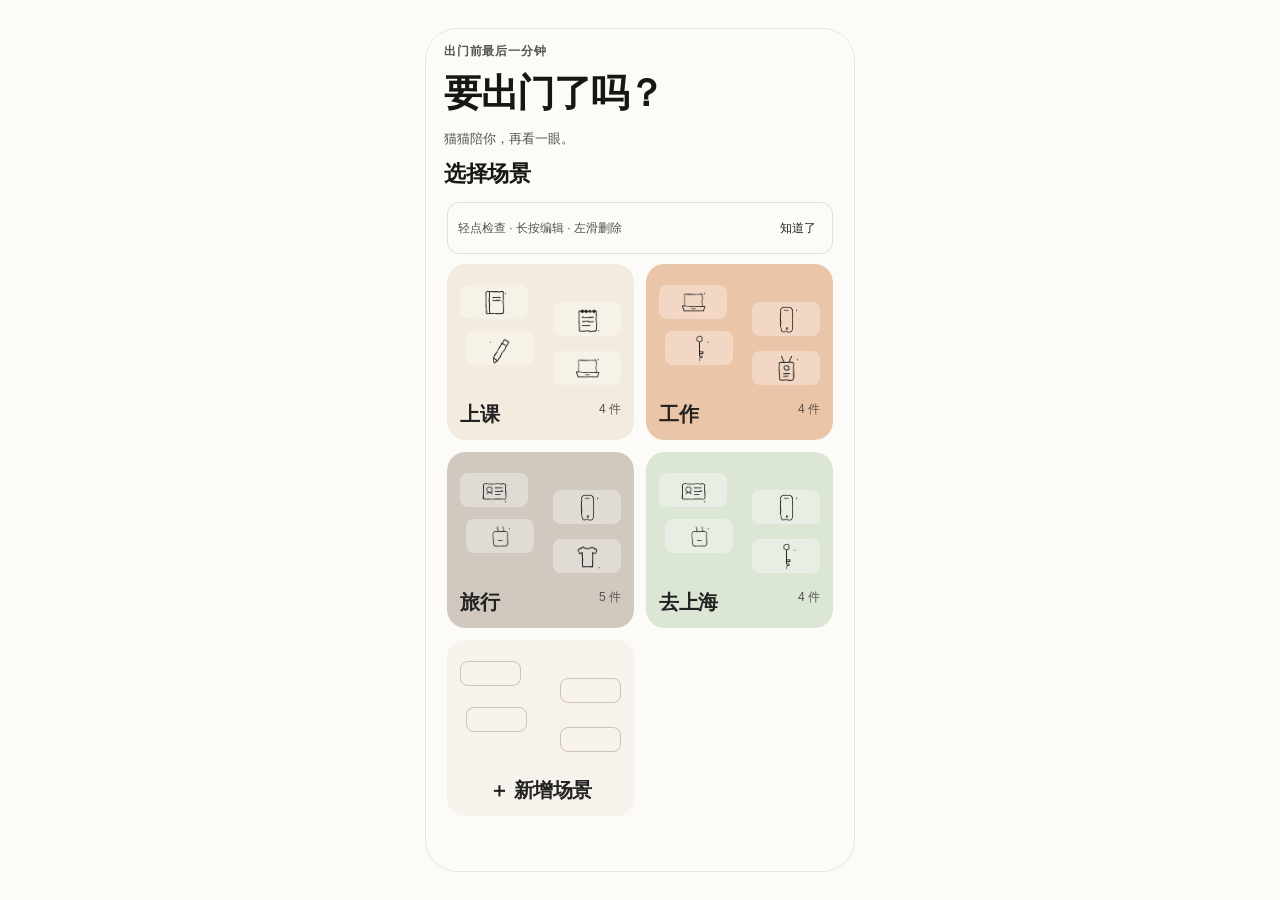
==== commit f77a5925: "Publish calico scenes, home guide, and farewell screen" ====
--- a/index.html
+++ b/index.html
@@ -1,6 +1,6 @@
 <!doctype html>
 <html lang="zh-CN">
-<head><meta charset="utf-8"><meta name="viewport" content="width=device-width,initial-scale=1"><title>出门前最后一分钟</title><link rel="stylesheet" href="style.css?v=a6f98913cc"></head>
+<head><meta charset="utf-8"><meta name="viewport" content="width=device-width,initial-scale=1"><title>出门前最后一分钟</title><link rel="stylesheet" href="style.css?v=f6b1d3e39d"></head>
 <body><main id="app"></main><dialog id="forgetDialog" aria-labelledby="forgetTitle"><form method="dialog" id="forgetForm"><header class="forget-header"><button class="back" value="cancel">〈 返回检查</button><p class="eyebrow" id="forgetScene"></p><h2 id="forgetTitle">刚才，忘了什么？</h2><p>轻点选择，可记录多件物品。</p></header><div id="forgetScroll" tabindex="0" role="region" aria-label="遗漏物品，可上下滚动"><div id="forgetBoard" role="group" aria-label="选择遗漏的固定物品"></div></div><footer class="forget-footer"><p id="forgetCount" role="status">已选择 0 件</p><button id="recordForget" class="primary full" disabled>确认记录</button></footer></form></dialog><dialog id="customItemDialog" aria-labelledby="customItemTitle"><form id="customItemForm"><h2 id="customItemTitle">添加物品</h2><label for="customItemName">物品名称</label><input id="customItemName" maxlength="60" autocomplete="off" required autofocus><p id="customItemError" role="status"></p><div class="actions"><button type="button" id="cancelCustomItem">取消</button><button type="submit" id="confirmCustomItem" class="primary" disabled>确认</button></div></form></dialog><dialog id="sceneDeleteDialog" aria-labelledby="sceneDeleteTitle" aria-describedby="sceneDeleteDescription">
   <h2 id="sceneDeleteTitle"></h2>
   <p id="sceneDeleteDescription">删除后将无法恢复这个场景。</p>
@@ -8,6 +8,6 @@
     <button type="button" id="cancelSceneDelete" autofocus>取消</button>
     <button type="button" id="confirmSceneDelete" class="primary">确认删除</button>
   </div>
-</dialog><script src="art-loader.js?v=a6f98913cc"></script><script src="app.js?v=a6f98913cc"></script></body>
+</dialog><script src="art-loader.js?v=f6b1d3e39d"></script><script src="app.js?v=f6b1d3e39d"></script></body>
 </html>
 
--- a/style.css
+++ b/style.css
@@ -50,13 +50,91 @@
 main[data-view=edit] .panel,#library,#selectedItems,#categoryPanel,#forgetScroll{min-width:0}
 .board-stage{overflow:clip}
 /* Independent, intentionally quiet completion surface. */
-main[data-view=complete]{height:100dvh;min-height:0;display:flex;align-items:center;justify-content:center;padding:max(24px,env(safe-area-inset-top)) 24px max(24px,env(safe-area-inset-bottom))}
-.completion{width:100%;text-align:center}.completion h1{font-size:30px;margin:14px 0}.completion h1:focus{outline:none}.completion p{margin:8px 0}.greeting-slot{display:block;width:min(240px,70vw);height:clamp(140px,32dvh,235px);margin:12px auto 20px;object-fit:contain}.completion button{max-width:280px;min-height:48px}.completion .hint{margin-top:14px}
+main[data-view=complete]{height:100dvh;min-height:0;display:flex;align-items:center;justify-content:center;padding:max(16px,env(safe-area-inset-top)) 24px max(16px,env(safe-area-inset-bottom))}
 @media(min-width:700px){main[data-view=complete]{height:calc(100dvh - 56px)}}
+.back.home-back {
+  display: inline-grid;
+  place-items: center;
+  align-self: flex-start;
+  width: 44px;
+  height: 44px;
+  padding: 0;
+  background: transparent;
+  color: var(--ink);
+}
+.back.home-back:hover,
+.back.home-back:active { background: transparent; }
+.home-back::before {
+  content: "";
+  width: 32px;
+  height: 32px;
+  background: currentColor;
+  -webkit-mask: url("assets/home-handdrawn.png") center / contain no-repeat;
+  mask: url("assets/home-handdrawn.png") center / contain no-repeat;
+}
 /* Home keeps the latest departure reachable while only the gallery scrolls. */
 main[data-view=home]{height:100dvh;min-height:0;display:flex;flex-direction:column;gap:10px;overflow:clip;padding:max(14px,env(safe-area-inset-top)) 18px max(12px,env(safe-area-inset-bottom))}
 main[data-view=home]>*{min-width:0;max-width:100%;flex:none}main[data-view=home]>.eyebrow{margin:0}main[data-view=home]>h1{margin:0}main[data-view=home]>.intro{margin:0;font-size:13px;line-height:1.6}
-.recent-departure{display:flex;align-items:center;justify-content:space-between;gap:12px;padding:12px 14px;border:1px solid var(--line);border-radius:16px;background:var(--surface)}.recent-departure>div{min-width:0}.recent-departure p{font-size:12px;margin:0 0 4px}.recent-departure h2{font-size:17px;overflow-wrap:anywhere}.recent-departure time{display:block;font-size:12px;color:var(--secondary);margin-top:4px}.recent-departure button{flex:none;min-height:44px;padding:10px 12px;font-size:13px;background:var(--paper);border:1px solid var(--line)}
+.recent-departure {
+  display: grid;
+  grid-template-columns: 4px minmax(0, 1fr) auto;
+  align-items: center;
+  gap: 10px;
+  min-height: 72px;
+  padding: 8px 10px;
+  border: 1px solid var(--line);
+  border-radius: 16px;
+  background: #f8f5ef;
+}
+.recent-departure::before {
+  content: "";
+  height: 42px;
+  border-radius: 4px;
+  background: var(--departure-color);
+}
+.recent-departure p {
+  margin: 0 0 3px;
+  font-size: 12px;
+  line-height: 1.3;
+  color: var(--secondary);
+}
+.recent-departure h2 {
+  overflow: hidden;
+  margin: 0;
+  font-size: 17px;
+  line-height: 1.3;
+  font-weight: var(--weight-item);
+  text-overflow: ellipsis;
+  white-space: nowrap;
+}
+.recent-departure button,
+.home-guide button {
+  min-height: 44px;
+  padding: 0 9px;
+  border: 1px solid var(--line);
+  border-radius: 10px;
+  background: var(--surface);
+  font-size: 12px;
+  white-space: nowrap;
+}
+.home-guide {
+  display: flex;
+  align-items: center;
+  justify-content: space-between;
+  gap: 8px;
+  margin-bottom: 10px;
+  padding: 3px 6px 3px 10px;
+  border: 1px solid var(--line);
+  border-radius: 12px;
+  background: var(--paper);
+}
+.home-guide p {
+  margin: 0;
+  font-size: 12px;
+  line-height: 1.5;
+  color: var(--secondary);
+}
+.home-guide button { border-color: transparent; background: transparent; }
 .scene-section-heading{display:flex;align-items:center;justify-content:space-between;gap:12px}.scene-section-heading h2{font-size:18px}
 main[data-view=home]>.gallery-scroll{flex:1 1 0;min-height:0;overflow-y:auto;overflow-x:clip;overscroll-behavior:contain;padding:3px}.gallery-scroll .gallery{align-content:start}.gallery-scroll:focus-visible{outline:1px solid var(--line);outline-offset:-1px}
 @media(min-width:700px){main[data-view=home]{height:calc(100dvh - 56px)}}
@@ -80,18 +158,124 @@
 main[data-view=edit] .category-options .category-plus{font-size:22px}
 
 main[data-view=edit] .category-options{gap:6px}
-/* Reusable ID-bound artwork label; category icons and preview miniatures stay unchanged. */
+/* Reusable ID-bound artwork label. */
 .item-content{display:inline-flex;align-items:center;justify-content:center;gap:8px;max-width:100%;min-width:0;vertical-align:middle}
 .item-illustration{display:block;flex:0 0 27.9936px;width:27.9936px;height:27.9936px;object-fit:contain;pointer-events:none}
-.item-name{min-width:0;overflow-wrap:anywhere;line-height:1.5}
+.item-name{min-width:0;overflow-wrap:anywhere;line-height:1.35}
 .item-card .item-content{width:100%;gap:8px}.item-card .item-illustration{width:32.6592px;height:32.6592px;flex-basis:32.6592px}
 main[data-view=edit] .library .item-content{text-align:left}
+.item-card .item-name {
+  font-size: var(--type-check-item);
+  font-weight: var(--weight-item);
+}
+main[data-view=edit] .library .item-name {
+  font-size: var(--type-edit-item);
+  font-weight: var(--weight-item);
+}
+main[data-view=edit] .categories button,
+main[data-view=edit] .category-label,
+main[data-view=edit] .current-category,
+main[data-view=edit] .library-group h3 {
+  font-size: var(--type-compact-item);
+  font-weight: var(--weight-item);
+}
 
+/* Gallery surfaces use the scene's persisted calico color. */
+main[data-view=home] {
+  --scene-create: #f7f3ec;
+  --scene-preview-fill: rgb(255 255 255 / 32%);
+  --scene-preview-outline: #cec2b2;
+}
+.gallery .scene-shell > .scene,
+.gallery .scene-create {
+  background: var(--scene-card-color, var(--scene-create));
+  border-color: transparent;
+}
+.gallery .scene-shell > .scene.holding {
+  background: var(--scene-card-color);
+  border-color: var(--secondary);
+}
+main[data-view=check] > h1::before {
+  content: "";
+  display: inline-block;
+  width: 11px;
+  height: 11px;
+  margin-inline-end: 9px;
+  vertical-align: .12em;
+  border: 1px solid rgb(23 22 20 / 18%);
+  border-radius: 50%;
+  background: var(--check-scene-color, var(--selected));
+}
+main[data-view=check] .item-card,
+main[data-view=check] .item-card:hover,
+main[data-view=check] .item-card:active {
+  background: var(--check-scene-color, var(--selected));
+  border-color: rgb(23 22 20 / 9%);
+}
+main[data-view=check] .item-card.confirmed {
+  opacity: 1;
+  background: var(--selected);
+  background: color-mix(in srgb, var(--check-scene-color, var(--selected)) 48%, var(--paper));
+  border-color: rgb(23 22 20 / 15%);
+}
+main[data-view=check] .item-card.confirmed .item-content {
+  opacity: .7;
+}
+.gallery-preview { pointer-events: none; }
+.scene-shell .gallery-preview span {
+  display: grid;
+  place-items: center;
+  align-content: center;
+  box-sizing: border-box;
+  width: 44%;
+  max-width: 68px;
+  height: 34px;
+  padding: 0 3px;
+  overflow: hidden;
+  overflow-wrap: anywhere;
+  text-align: center;
+  line-height: 1.25;
+  border: 0;
+  background: var(--scene-preview-fill);
+}
+.scene-shell .gallery-preview img {
+  display: block;
+  width: 100%;
+  max-width: 32px;
+  height: 32px;
+  object-fit: contain;
+}
+.scene-shell .gallery-preview:has(.preview-name) {
+  display: grid;
+  grid-template-columns: repeat(2, minmax(0, 1fr));
+  align-content: start;
+  align-items: start;
+  gap: 8px;
+  height: auto;
+  min-height: 110px;
+  padding-top: 8px;
+}
+.scene-shell .gallery-preview:has(.preview-name) > span {
+  position: static;
+  width: 100%;
+  min-height: 34px;
+  height: auto;
+}
+.scene-shell .gallery-preview:has(.preview-name) > span:nth-child(even) {
+  justify-self: end;
+  margin-top: 12px;
+}
+.gallery-preview .preview-name {
+  min-width: 0;
+  padding-block: 4px;
+  font-size: var(--type-compact-item);
+  font-weight: var(--weight-item);
+}
 .gallery .scene-create .gallery-preview span {
   width: 38%;
   height: 25px;
   background: transparent;
-  pointer-events: none;
+  border-color: var(--scene-preview-outline);
 }
 .gallery .scene-create .scene-heading {
   justify-content: center;
@@ -107,6 +291,10 @@
   --type-card-title: 20px;
   --type-body: 16px;
   --type-caption: 13px;
+  --type-check-item: clamp(18px, 4.875vw, 20px);
+  --type-edit-item: clamp(17px, 4.5vw, 18px);
+  --type-compact-item: clamp(14px, 3.75vw, 15px);
+  --weight-item: 500;
   --weight-display: 700;
   --weight-heading: 600;
 }
@@ -139,14 +327,62 @@
   font-weight: var(--weight-heading);
   line-height: 1.25;
 }
+.completion {
+  --greeting-height: min(36dvh, 264px);
+  display: flex;
+  flex-direction: column;
+  align-items: center;
+  gap: clamp(6px, 1.4dvh, 12px);
+  width: 100%;
+  text-align: center;
+}
+.completion p { margin: 0; }
 .completion h1 {
-  font-size: clamp(34px, 10.26vw, 40px);
-  font-weight: 700;
+  margin: 8px 0 7px;
+  font-size: clamp(38px, 10.26vw, 42px);
+  font-weight: var(--weight-heading);
   line-height: 1.12;
   letter-spacing: -.035em;
 }
-.completion > p:not(.eyebrow):not(.hint) {
+.completion h1:focus { outline: none; }
+.completion .completion-farewell {
+  color: var(--secondary);
   font-size: var(--type-body);
+  font-weight: 400;
+  line-height: 1.5;
+}
+.greeting-slot {
+  display: block;
+  width: auto;
+  max-width: 100%;
+  height: var(--greeting-height);
+  object-fit: contain;
+  /* Use part of the PNG's transparent margins as spacing around the artwork. */
+  margin-block: calc(var(--greeting-height) * -.14) calc(var(--greeting-height) * -.07);
+  pointer-events: none;
+}
+.completion .home-back {
+  --completion-return-scale: 1.2;
+  display: inline-flex;
+  justify-content: center;
+  gap: calc(3px * var(--completion-return-scale));
+  width: auto;
+  min-height: 44px;
+  padding: 0 10px;
+  color: var(--secondary);
+  font-size: calc(var(--type-compact-item) * var(--completion-return-scale));
+}
+.completion .home-back::before {
+  width: calc(32px * var(--completion-return-scale));
+  height: calc(32px * var(--completion-return-scale));
+}
+.completion .completion-return-hint {
+  color: #77736d;
+  font-size: 12px;
+}
+@media (prefers-reduced-motion: no-preference) {
+  .completion { animation: completion-fade 240ms ease-out both; }
+  @keyframes completion-fade { from { opacity: 0; } to { opacity: 1; } }
 }
 #forgetDialog h2 {
   font-size: var(--type-display);
@@ -163,14 +399,14 @@
   align-items: center;
   justify-content: center;
   gap: 4px;
-  width: 82%;
+  width: 74%;
   pointer-events: none;
 }
 #forgetDialog .forget-art {
   display: flex;
   align-items: center;
   justify-content: center;
-  width: 61%;
+  width: min(61%, 48px);
   aspect-ratio: 1;
   flex: none;
 }
@@ -188,10 +424,10 @@
 #forgetDialog .forget-node .forget-name {
   width: 100%;
   margin: 0;
-  font-size: 12px;
-  font-weight: 400;
+  font-size: var(--type-compact-item);
+  font-weight: var(--weight-item);
   line-height: 1.25;
-  color: #77746e;
+  color: #69665f;
   overflow-wrap: anywhere;
   text-align: center;
 }
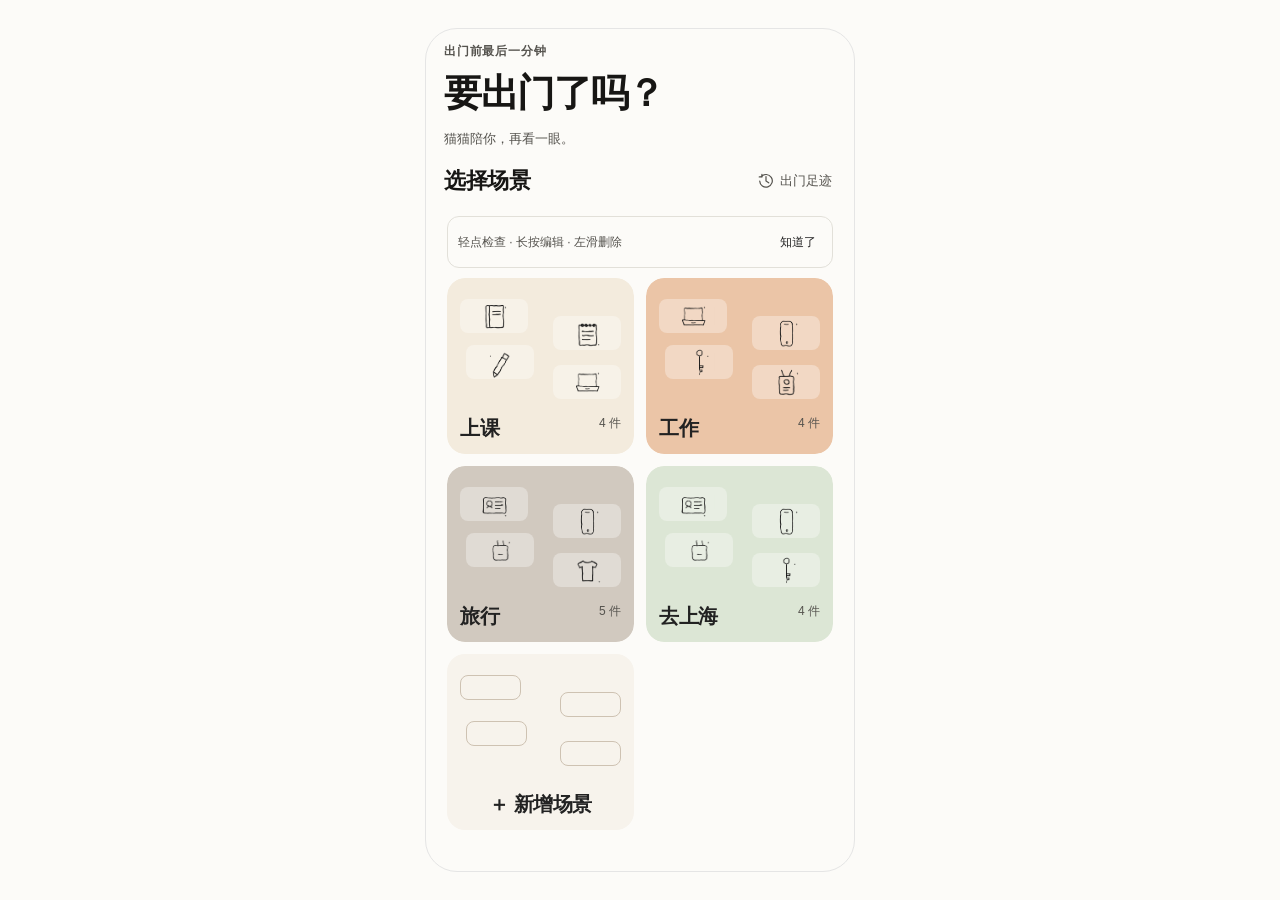
==== commit 87f6ab3f: "Publish departure history and temporary item workflow updates" ====
--- a/index.html
+++ b/index.html
@@ -1,6 +1,6 @@
 <!doctype html>
 <html lang="zh-CN">
-<head><meta charset="utf-8"><meta name="viewport" content="width=device-width,initial-scale=1"><title>出门前最后一分钟</title><link rel="stylesheet" href="style.css?v=f6b1d3e39d"></head>
+<head><meta charset="utf-8"><meta name="viewport" content="width=device-width,initial-scale=1,viewport-fit=cover"><title>出门前最后一分钟</title><link rel="stylesheet" href="style.css?v=ca2657bae5"></head>
 <body><main id="app"></main><dialog id="forgetDialog" aria-labelledby="forgetTitle"><form method="dialog" id="forgetForm"><header class="forget-header"><button class="back" value="cancel">〈 返回检查</button><p class="eyebrow" id="forgetScene"></p><h2 id="forgetTitle">刚才，忘了什么？</h2><p>轻点选择，可记录多件物品。</p></header><div id="forgetScroll" tabindex="0" role="region" aria-label="遗漏物品，可上下滚动"><div id="forgetBoard" role="group" aria-label="选择遗漏的固定物品"></div></div><footer class="forget-footer"><p id="forgetCount" role="status">已选择 0 件</p><button id="recordForget" class="primary full" disabled>确认记录</button></footer></form></dialog><dialog id="customItemDialog" aria-labelledby="customItemTitle"><form id="customItemForm"><h2 id="customItemTitle">添加物品</h2><label for="customItemName">物品名称</label><input id="customItemName" maxlength="60" autocomplete="off" required autofocus><p id="customItemError" role="status"></p><div class="actions"><button type="button" id="cancelCustomItem">取消</button><button type="submit" id="confirmCustomItem" class="primary" disabled>确认</button></div></form></dialog><dialog id="sceneDeleteDialog" aria-labelledby="sceneDeleteTitle" aria-describedby="sceneDeleteDescription">
   <h2 id="sceneDeleteTitle"></h2>
   <p id="sceneDeleteDescription">删除后将无法恢复这个场景。</p>
@@ -8,6 +8,6 @@
     <button type="button" id="cancelSceneDelete" autofocus>取消</button>
     <button type="button" id="confirmSceneDelete" class="primary">确认删除</button>
   </div>
-</dialog><script src="art-loader.js?v=f6b1d3e39d"></script><script src="app.js?v=f6b1d3e39d"></script></body>
+</dialog><dialog id="tempItemDialog" aria-labelledby="tempItemTitle"><section class="temp-sheet"><header><div><h2 id="tempItemTitle">临时物品</h2><p>只参与本次检查，不会加入长期场景</p></div><button type="button" id="closeTempItems" aria-label="关闭临时物品面板"><svg viewBox="0 0 20 20" fill="none" aria-hidden="true"><path d="m5 5 10 10M15 5 5 15" stroke="currentColor" stroke-width="1.4" stroke-linecap="round"/></svg></button></header><div class="temp-sheet-body"><section aria-labelledby="tempLibraryTitle"><h3 id="tempLibraryTitle">从物品库选择</h3><label class="temp-search"><span class="sr-only">搜索物品库</span><svg viewBox="0 0 20 20" fill="none" aria-hidden="true"><circle cx="8.5" cy="8.5" r="4.5" stroke="currentColor" stroke-width="1.35"/><path d="m12 12 4 4" stroke="currentColor" stroke-width="1.35" stroke-linecap="round"/></svg><input type="search" id="tempItemSearch" placeholder="搜索物品"></label><div id="tempLibraryOptions" class="temp-library-options" role="group" aria-label="物品库"></div><p id="tempLibraryEmpty" class="temp-empty" hidden>没有找到相关物品</p></section><section class="temp-custom" aria-labelledby="tempCustomTitle"><h3 id="tempCustomTitle">自定义临时物品</h3><form id="tempItemForm" novalidate><div><label class="sr-only" for="tempItemName">临时物品名称</label><input id="tempItemName" maxlength="60" autocomplete="off" placeholder="输入临时物品名称"><button type="submit">添加</button></div><p id="tempItemNotice" role="status"></p></form></section></div></section></dialog><script src="art-loader.js?v=ca2657bae5"></script><script src="app.js?v=ca2657bae5"></script></body>
 </html>
 
--- a/style.css
+++ b/style.css
@@ -26,9 +26,9 @@
 /* Compact viewport surfaces: scroll content, keep actions reachable. */
 main[data-view=check],main[data-view=edit]{height:100dvh;min-height:0;display:flex;flex-direction:column;overflow:hidden;padding: max(10px,env(safe-area-inset-top)) 18px max(10px,env(safe-area-inset-bottom));gap:6px}
 main[data-view=check]>.back,main[data-view=edit]>.back{flex:none;padding:0;min-height:44px}main[data-view=check]>h1,main[data-view=edit]>h1{margin:0;font-size:24px}main[data-view=check]>p,main[data-view=edit]>p{margin:0;font-size:13px}main[data-view=check]>.eyebrow{display:none}
-.board-scroll{flex:1;min-height:100px;overflow:auto;overscroll-behavior:contain;margin-top:6px}#board{min-height:0;margin:0;width:100%}
+.board-scroll{flex:1;min-height:100px;overflow:auto;overscroll-behavior:contain}#board{min-height:0;margin:0;width:100%}
 .item-card,.item-card:nth-child(n),.item-card:nth-child(n):hover,.item-card:nth-child(n):active{min-height:52px;height:auto;padding:12px 14px;border-radius:16px;font-size:15px;line-height:1.5}
-.cat-head{width:28%;height:auto;top:auto;bottom:calc(100% - 4px);left:50%;object-fit:contain;mix-blend-mode:normal}
+.cat-head{width:28%;height:auto;aspect-ratio:10 / 7;top:auto;bottom:calc(100% - 4px);left:50%;object-fit:contain;mix-blend-mode:normal}
 main[data-view=check] .status{flex:none;min-height:32px;margin:0;font-size:15px}main[data-view=check] #tempDetails{margin:0;flex:none;max-height:160px;overflow:auto}main[data-view=check] #tempDetails summary{padding:10px 0}main[data-view=check] .actions{flex:none}main[data-view=check]>.hint{display:none}#tempDetails .library{margin:6px 0}#tempDetails label{margin:4px 0}
 #forgetDialog .forget-header{padding:10px 16px 0}#forgetDialog h2{font-size:24px;margin:2px 0 8px}#forgetDialog .forget-header p{margin:4px 0 8px}#forgetDialog .forget-node{font-size:13px}#forgetDialog .forget-node span{width:68%}#forgetBoard{min-height:0}#forgetDialog .forget-footer{padding:8px 16px max(10px,env(safe-area-inset-bottom))}#forgetDialog .forget-footer button{margin-top:6px}
 main[data-view=edit]>p{display:none}main[data-view=edit]>label{margin:0}main[data-view=edit]>input{padding:8px 12px;min-height:44px}main[data-view=edit] .panel{position:relative;flex:1;min-height:0;display:flex;flex-direction:column;margin:2px 0;gap:4px}main[data-view=edit] .panel h2{font-size:16px}main[data-view=edit] .edit-guide{display:none}main[data-view=edit] .selected-items{flex:none;max-height:62px;overflow:auto;margin:0!important;padding:2px 0}main[data-view=edit] .library button{padding:9px 12px;min-height:44px}main[data-view=edit] .panel label{margin:0;font-size:12px}main[data-view=edit] .panel input{min-height:44px;padding:8px 12px}main[data-view=edit] #library{flex:1;min-height:50px;overflow-y:auto;overscroll-behavior:contain}main[data-view=edit] #saveScene{margin:0;min-height:46px;flex:none}main[data-view=edit] #deleteScene{min-height:44px;margin:0;padding:8px}#editNotice:empty{display:none}#editNotice{margin:0;font-size:12px}
@@ -40,15 +40,42 @@
 *,*::before,*::after{scrollbar-width:none;-ms-overflow-style:none}
 *::-webkit-scrollbar{display:none;width:0;height:0}
 *::-webkit-scrollbar-button{display:none;width:0;height:0}
-main[data-view=check]{overflow:clip}
+main[data-view=check]{
+  overflow:clip;
+  gap:4px;
+  padding-inline:max(14px,env(safe-area-inset-left)) max(14px,env(safe-area-inset-right));
+}
 main[data-view=check]>*{min-width:0;max-width:100%;flex-shrink:0}
 main[data-view=check]>.board-scroll{flex:1 1 0;min-height:0;overflow-y:auto;overflow-x:clip}
 .board-stage{position:relative;width:100%;min-width:0;flex:none}
 #board{max-width:none;min-width:0;position:relative}
 .board-scroll:focus-visible{outline:1px solid var(--line);outline-offset:-1px}
+main[data-view=check]>.board-scroll[data-scroll]+.status::after {
+  content: "上下滑动查看更多";
+  margin-inline-start: 8px;
+  font-size: 12px;
+  color: var(--secondary);
+}
 main[data-view=check] h1,main[data-view=check]>.notice{overflow-wrap:anywhere}
 main[data-view=edit] .panel,#library,#selectedItems,#categoryPanel,#forgetScroll{min-width:0}
 .board-stage{overflow:clip}
+main[data-view=check] #board[data-compact] .item-card {
+  min-height: 52px;
+  padding: 8px 4px;
+}
+#tempDetails,.check-controls{border:0;margin:0}
+.check-controls{flex:none;min-height:96px;padding:10px 2px max(4px,env(safe-area-inset-bottom));border-top:1px solid color-mix(in srgb,var(--line) 55%,transparent);background:var(--paper)}
+main[data-view=check] .check-controls .status{display:block;min-height:31px;margin:0;color:var(--ink);font-size:15px;font-weight:450;line-height:1.25;text-align:left}
+.check-progress{display:grid;grid-template-columns:repeat(var(--progress-count,1),minmax(0,1fr));grid-auto-flow:column;gap:4px;width:100%;height:5px;margin-top:8px}.check-progress i{display:block;min-width:0;height:5px;border-radius:999px;background:#dedbd5}.check-progress i[data-complete]{background:var(--check-scene-color,var(--selected))}
+.check-progress-continuous{display:block;overflow:hidden;background:#dedbd5;border-radius:999px}.check-progress-continuous i{display:block;width:0;background:var(--check-scene-color,var(--selected))}
+.check-actions{display:flex;align-items:flex-start;justify-content:space-between;gap:12px;margin-top:7px}.check-actions details{flex:1;min-width:0;max-height:170px;overflow-y:auto}.check-actions summary,.restart-check{display:inline-flex;align-items:center;gap:6px;min-height:44px;margin:0;padding:7px 8px;border:0;border-radius:11px;background:transparent;color:var(--secondary);font-size:13px;font-weight:500;list-style:none}.check-actions summary{border:1px solid var(--line);background:var(--surface);cursor:pointer}.check-actions summary::-webkit-details-marker{display:none}.check-actions summary::marker{content:""}.check-actions svg{width:18px;height:18px;flex:none}.check-actions summary small{display:grid;min-width:20px;height:20px;padding:0 5px;place-items:center;border-radius:999px;background:#e8e4dc;color:#605d57;font-size:11px}.check-actions summary small[hidden]{display:none}.restart-check{flex:none;justify-content:flex-end}.restart-check:hover,.restart-check:active{background:transparent;color:var(--ink)}
+.temp-item-entry{display:inline-flex;align-items:center;gap:6px;min-height:44px;padding:7px 9px;border:1px solid var(--line);border-radius:11px;background:var(--surface);color:var(--secondary);font-size:13px;font-weight:500}.temp-item-entry:hover,.temp-item-entry:active{background:var(--surface);color:var(--ink)}.temp-item-entry small{display:grid;min-width:20px;height:20px;padding:0 5px;place-items:center;border-radius:999px;background:#e8e4dc;color:#605d57;font-size:11px}.temp-item-entry small[hidden]{display:none}
+#tempItemDialog{inset:auto 0 0;width:min(430px,100%);max-width:none;height:min(82dvh,720px);max-height:calc(100dvh - max(18px,env(safe-area-inset-top)));margin:auto auto 0;padding:0;border:1px solid var(--line);border-bottom:0;border-radius:24px 24px 0 0;background:var(--paper);color:var(--ink);overflow:hidden;box-shadow:none}#tempItemDialog::backdrop{background:rgb(35 32 28 / 24%)}.temp-sheet{display:flex;height:100%;min-height:0;flex-direction:column}.temp-sheet>header{display:flex;flex:none;align-items:flex-start;justify-content:space-between;gap:16px;padding:20px 20px 14px;border-bottom:1px solid var(--line)}.temp-sheet h2{margin:0;font-size:23px;line-height:1.25}.temp-sheet header p{margin:5px 0 0;font-size:12px;line-height:1.5}.temp-sheet header button{display:grid;width:44px;height:44px;min-height:44px;padding:0;place-items:center;border-radius:50%;background:transparent;color:var(--secondary)}.temp-sheet header button svg{width:20px;height:20px}.temp-sheet-body{flex:1;min-height:0;overflow-y:auto;overscroll-behavior:contain;padding:17px 20px max(22px,env(safe-area-inset-bottom))}.temp-sheet h3{margin:0 0 10px;font-size:15px;font-weight:600}.temp-search{position:relative;display:block;margin:0 0 12px}.temp-search svg{position:absolute;z-index:1;left:14px;top:50%;width:18px;height:18px;color:#8d8981;transform:translateY(-50%)}.temp-search input{min-height:48px;padding:11px 14px 11px 42px;border-color:var(--line);background:var(--surface);font-size:15px}.temp-library-options{display:grid;grid-template-columns:repeat(5,minmax(0,1fr));gap:5px;max-height:37dvh;overflow-y:auto;padding:1px}.temp-library-options button{display:flex;min-width:0;min-height:76px;padding:7px 2px;flex-direction:column;align-items:center;justify-content:center;gap:4px;border:0;border-radius:11px;background:transparent;color:var(--ink);font-size:11px;font-weight:500}.temp-library-options button:hover{background:#f4f1eb}.temp-library-options button[aria-pressed=true]{background:#e9e5dd}.temp-library-options button:disabled{background:transparent;opacity:.45}.temp-library-options img{width:32px;height:32px;object-fit:contain}.temp-library-options button>span:not(.temp-library-fallback){width:100%;overflow:hidden;text-align:center;text-overflow:ellipsis;white-space:nowrap}.temp-library-options button small{color:var(--secondary);font-size:9px;font-weight:400;line-height:1.1}.temp-library-fallback{display:grid;width:32px;height:32px;place-items:center}.temp-library-fallback svg{width:22px;height:22px}.temp-empty{margin:18px 0;text-align:center;font-size:13px}.temp-empty[hidden]{display:none}.temp-custom{margin-top:22px;padding-top:17px;border-top:1px solid var(--line)}#tempItemForm>div{display:grid;grid-template-columns:minmax(0,1fr) 72px;gap:8px}#tempItemName{min-height:50px;padding:12px 14px;font-size:15px}#tempItemForm button{min-height:50px;padding:10px 12px;border:1px solid #d2cec6;background:#eeeae3;color:var(--ink)}#tempItemNotice{min-height:20px;margin:6px 2px 0;color:#7a5d56;font-size:12px;line-height:1.5}
+@media(max-width:350px){.temp-sheet>header{padding-inline:16px}.temp-sheet-body{padding-inline:16px}.temp-library-options{gap:3px}.temp-library-options button{min-height:72px;padding-inline:1px;font-size:10px}}
+@media(prefers-reduced-motion:no-preference){#tempItemDialog[open]{animation:temp-sheet-in 180ms cubic-bezier(.2,.7,.3,1)}#tempItemDialog[open]::backdrop{animation:temp-backdrop-in 180ms ease}}@keyframes temp-sheet-in{from{transform:translateY(18px);opacity:.7}}@keyframes temp-backdrop-in{from{opacity:0}}
+.temp-panel{padding:5px 0 2px}.temp-panel label{margin:2px 0 5px;font-size:11px;font-weight:400}.temp-panel .input-row{gap:6px}.temp-panel input{min-height:42px;padding:8px 10px;font-size:13px}.temp-panel form button{min-height:42px;padding:7px 12px;border:1px solid var(--line);background:var(--surface);font-size:13px}.temp-panel #tempNotice{margin:2px 0;font-size:11px}.temp-panel .library{gap:5px;margin:4px 0 0}.temp-panel .library button{min-height:36px;padding:5px 9px;font-size:11px}
+@media(max-height:620px){.check-controls{min-height:92px;padding-top:7px}.check-actions{margin-top:5px}.check-actions summary,.restart-check{min-height:42px}}
+#board[data-compact] .item-content { gap: 5px; }
 /* Independent, intentionally quiet completion surface. */
 main[data-view=complete]{height:100dvh;min-height:0;display:flex;align-items:center;justify-content:center;padding:max(16px,env(safe-area-inset-top)) 24px max(16px,env(safe-area-inset-bottom))}
 @media(min-width:700px){main[data-view=complete]{height:calc(100dvh - 56px)}}
@@ -135,7 +162,12 @@
   color: var(--secondary);
 }
 .home-guide button { border-color: transparent; background: transparent; }
-.scene-section-heading{display:flex;align-items:center;justify-content:space-between;gap:12px}.scene-section-heading h2{font-size:18px}
+.scene-section-heading{position:relative;display:flex;align-items:center;justify-content:space-between;gap:12px}.scene-section-heading h2{font-size:18px}
+.history-link{position:relative}.history-unread{position:absolute;top:6px;right:-2px;width:8px;height:8px;border:2px solid var(--paper);border-radius:50%;background:#d96b65;pointer-events:none}
+.footprint-guide{position:absolute;z-index:4;top:calc(100% + 8px);right:0;width:min(286px,calc(100vw - 36px));padding:13px 12px 10px 14px;border:1px solid var(--line);border-radius:15px;background:var(--paper);box-shadow:0 7px 20px rgba(47,42,35,.08)}
+.footprint-guide::before{content:"";position:absolute;right:34px;top:-5px;width:9px;height:9px;border-left:1px solid var(--line);border-top:1px solid var(--line);background:var(--paper);transform:rotate(45deg)}
+.footprint-guide p{margin:0;padding-right:52px;font-size:12px;line-height:1.5;color:var(--secondary)}.footprint-guide strong,.footprint-guide span{display:block}.footprint-guide strong{margin-bottom:3px;color:var(--ink);font-size:13px;font-weight:600}.footprint-guide button{position:absolute;right:5px;top:5px;min-height:44px;padding:0 8px;background:transparent;color:var(--secondary);font-size:12px}.footprint-guide button:hover,.footprint-guide button:active{background:transparent;color:var(--ink)}
+@media(max-width:360px){.footprint-guide{right:-2px;width:min(270px,calc(100vw - 32px));padding-left:12px}.footprint-guide p{padding-right:46px;font-size:11px}}
 main[data-view=home]>.gallery-scroll{flex:1 1 0;min-height:0;overflow-y:auto;overflow-x:clip;overscroll-behavior:contain;padding:3px}.gallery-scroll .gallery{align-content:start}.gallery-scroll:focus-visible{outline:1px solid var(--line);outline-offset:-1px}
 @media(min-width:700px){main[data-view=home]{height:calc(100dvh - 56px)}}
 /* Edit content flows vertically; the add entry belongs to the item flow. */
@@ -503,3 +535,18 @@
 @media (prefers-reduced-motion: reduce) {
   #sceneDeleteDialog[open], #sceneDeleteDialog::backdrop { animation: none; }
 }
+
+/* Departure history: integrated with the app's existing data and artwork. */
+.history-link { display:inline-flex;align-items:center;gap:5px;min-height:44px;padding:8px 4px;border:0;background:transparent;color:var(--secondary);font-size:13px;font-weight:500;white-space:nowrap }
+.history-link svg { width:18px;height:18px }
+.history-link:active { opacity:.58 }
+main[data-view=history],main[data-view=historyDetail]{box-sizing:border-box;width:100%;height:auto;min-height:100dvh;overflow-x:clip;overflow-y:visible;padding:max(18px,calc(env(safe-area-inset-top) + 10px)) 20px max(44px,calc(env(safe-area-inset-bottom) + 28px));background:var(--paper)}
+.history-nav{min-height:48px;display:flex;align-items:center}.history-back{display:inline-flex;align-items:center;gap:2px;min-height:44px;margin-left:-10px;padding:0 10px;border:0;background:transparent;color:#5f5d58;font-size:14px}.history-back svg{width:20px;height:20px}.history-back:active{opacity:.58}
+.history-header{padding:25px 2px 0}.history-header h1{margin:0;outline:0;font-size:32px;line-height:1.16;letter-spacing:-.045em}.history-header p{margin:11px 0 0;color:var(--secondary);font-size:15px;line-height:1.6}.history-groups{margin-top:40px}.history-group+.history-group{margin-top:32px}.history-group>h2{margin:0 2px 13px;color:#55534f;font-size:15px;font-weight:600}.history-records{display:grid;gap:12px}
+.history-record{--history-color:var(--selected);display:grid;grid-template-columns:6px minmax(0,1fr) 42px;align-items:center;width:100%;min-height:86px;padding:14px 5px 14px 17px;border:1px solid var(--line);border-radius:18px;background:var(--surface);text-align:left;transition:background-color 120ms,transform 120ms}.history-record:active{background:#f7f4ee;transform:scale(.988)}.history-color{width:6px;height:48px;border-radius:999px;background:var(--history-color)}.history-record-copy{min-width:0;padding-left:14px}.history-record-copy>span{display:flex;align-items:baseline;gap:10px;min-width:0}.history-record-copy strong{min-width:0;overflow:hidden;text-overflow:ellipsis;white-space:nowrap;font-size:19px;font-weight:600;letter-spacing:-.025em}.history-record-copy time{flex:none;color:#918e88;font-size:13px;font-weight:400;white-space:nowrap}.history-record-copy small{display:block;margin-top:6px;overflow:hidden;color:#5f5d58;font-size:14px;font-weight:400;text-overflow:ellipsis;white-space:nowrap}.history-record>svg{width:18px;height:18px;justify-self:center;color:#aaa69f}
+.history-empty{margin-top:88px;text-align:center}.history-empty h2{margin:0;font-size:20px}.history-empty p{margin:10px 0 22px;color:var(--secondary);font-size:14px}.history-empty button{min-height:46px;padding:10px 22px;border:1px solid var(--line);background:var(--surface)}
+.history-detail-hero{--history-color:var(--selected);position:relative;padding:27px 2px 23px 18px}.history-detail-hero>span{position:absolute;top:30px;left:0;width:6px;height:48px;border-radius:999px;background:var(--history-color)}.history-detail-hero h1{margin:0;outline:0;font-size:34px;line-height:1.12;letter-spacing:-.045em}.history-detail-hero p{margin:10px 0 0;color:var(--secondary);font-size:14px;line-height:1.55}
+.history-detail-section{margin-top:24px}.history-detail-section+.history-detail-section{margin-top:33px}.history-detail-section>div:first-child{display:flex;align-items:baseline;justify-content:space-between;gap:12px;margin-bottom:14px}.history-detail-section h2{margin:0;font-size:17px;font-weight:600}.history-detail-section>div:first-child>span{color:#918e88;font-size:13px;white-space:nowrap}.history-items{display:grid;grid-template-columns:repeat(3,minmax(0,1fr));gap:20px 8px;margin:0;padding:4px 0 2px;list-style:none}.history-items li{display:flex;min-width:0;min-height:84px;padding:0 3px;flex-direction:column;align-items:center}.history-item-art{width:48px;height:48px;object-fit:contain}.history-item-fallback{display:grid;width:48px;height:48px;place-items:center;color:#777}.history-item-fallback svg{width:28px;height:28px}.history-items li>span:not(.history-item-fallback){max-width:100%;margin-top:7px;overflow:hidden;color:#66635e;font-size:12px;text-overflow:ellipsis;white-space:nowrap}.history-items li>small{margin-top:3px;color:#9b978f;font-size:10px;font-weight:400}.history-note{color:var(--secondary);font-size:14px}
+.history-missed{min-height:76px;padding:10px 12px;border:1px solid var(--line);border-radius:16px;background:var(--surface)}.history-missed>p{margin:14px 4px;color:var(--secondary);font-size:14px;line-height:1.55}.history-missed ul{display:grid;gap:6px;margin:0;padding:0;list-style:none}.history-missed li{display:flex;min-height:44px;align-items:center;gap:9px;color:#4f4d49;font-size:14px}.history-missed-art{width:34px;height:34px;object-fit:contain}.history-missed li small{margin-left:auto;color:#99958d;font-size:10px}.history-edit-misses{display:flex;width:100%;min-height:50px;margin-top:12px;padding:0 15px 0 17px;align-items:center;justify-content:space-between;border:1px solid #dbd7cf;border-radius:16px;background:transparent;color:#4e4c48;font-size:15px;font-weight:600}.history-edit-misses:active{background:#f7f4ee;transform:scale(.99)}.history-edit-misses svg{width:18px;height:18px}
+@media(max-width:350px){main[data-view=history],main[data-view=historyDetail]{padding-left:16px;padding-right:16px}.history-record{grid-template-columns:5px minmax(0,1fr) 36px;min-height:84px;padding-left:14px}.history-color{width:5px;height:46px}.history-record-copy{padding-left:12px}.history-record-copy strong{font-size:18px}.history-items{gap:18px 4px}}
+@media(prefers-reduced-motion:reduce){.history-record,.history-edit-misses{transition:none}}
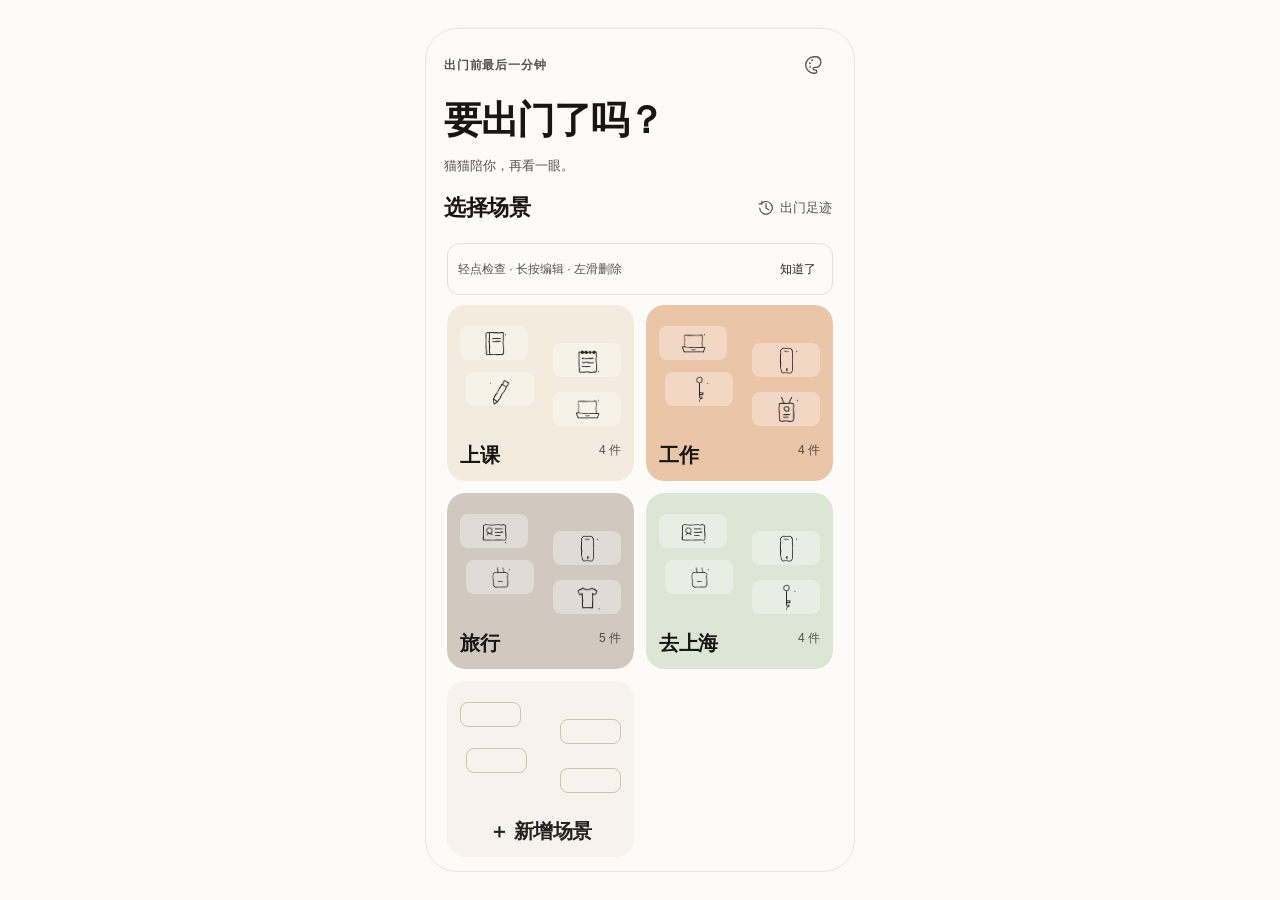
==== commit adc250d1: "Publish V3.2 themes and preview scene color slots" ====
--- a/index.html
+++ b/index.html
@@ -1,6 +1,6 @@
 <!doctype html>
 <html lang="zh-CN">
-<head><meta charset="utf-8"><meta name="viewport" content="width=device-width,initial-scale=1,viewport-fit=cover"><title>出门前最后一分钟</title><link rel="stylesheet" href="style.css?v=ca2657bae5"></head>
+<head><meta charset="utf-8"><meta name="viewport" content="width=device-width,initial-scale=1,viewport-fit=cover"><title>出门前最后一分钟</title><link rel="stylesheet" href="style.css?v=187a2880b4"></head>
 <body><main id="app"></main><dialog id="forgetDialog" aria-labelledby="forgetTitle"><form method="dialog" id="forgetForm"><header class="forget-header"><button class="back" value="cancel">〈 返回检查</button><p class="eyebrow" id="forgetScene"></p><h2 id="forgetTitle">刚才，忘了什么？</h2><p>轻点选择，可记录多件物品。</p></header><div id="forgetScroll" tabindex="0" role="region" aria-label="遗漏物品，可上下滚动"><div id="forgetBoard" role="group" aria-label="选择遗漏的固定物品"></div></div><footer class="forget-footer"><p id="forgetCount" role="status">已选择 0 件</p><button id="recordForget" class="primary full" disabled>确认记录</button></footer></form></dialog><dialog id="customItemDialog" aria-labelledby="customItemTitle"><form id="customItemForm"><h2 id="customItemTitle">添加物品</h2><label for="customItemName">物品名称</label><input id="customItemName" maxlength="60" autocomplete="off" required autofocus><p id="customItemError" role="status"></p><div class="actions"><button type="button" id="cancelCustomItem">取消</button><button type="submit" id="confirmCustomItem" class="primary" disabled>确认</button></div></form></dialog><dialog id="sceneDeleteDialog" aria-labelledby="sceneDeleteTitle" aria-describedby="sceneDeleteDescription">
   <h2 id="sceneDeleteTitle"></h2>
   <p id="sceneDeleteDescription">删除后将无法恢复这个场景。</p>
@@ -8,6 +8,6 @@
     <button type="button" id="cancelSceneDelete" autofocus>取消</button>
     <button type="button" id="confirmSceneDelete" class="primary">确认删除</button>
   </div>
-</dialog><dialog id="tempItemDialog" aria-labelledby="tempItemTitle"><section class="temp-sheet"><header><div><h2 id="tempItemTitle">临时物品</h2><p>只参与本次检查，不会加入长期场景</p></div><button type="button" id="closeTempItems" aria-label="关闭临时物品面板"><svg viewBox="0 0 20 20" fill="none" aria-hidden="true"><path d="m5 5 10 10M15 5 5 15" stroke="currentColor" stroke-width="1.4" stroke-linecap="round"/></svg></button></header><div class="temp-sheet-body"><section aria-labelledby="tempLibraryTitle"><h3 id="tempLibraryTitle">从物品库选择</h3><label class="temp-search"><span class="sr-only">搜索物品库</span><svg viewBox="0 0 20 20" fill="none" aria-hidden="true"><circle cx="8.5" cy="8.5" r="4.5" stroke="currentColor" stroke-width="1.35"/><path d="m12 12 4 4" stroke="currentColor" stroke-width="1.35" stroke-linecap="round"/></svg><input type="search" id="tempItemSearch" placeholder="搜索物品"></label><div id="tempLibraryOptions" class="temp-library-options" role="group" aria-label="物品库"></div><p id="tempLibraryEmpty" class="temp-empty" hidden>没有找到相关物品</p></section><section class="temp-custom" aria-labelledby="tempCustomTitle"><h3 id="tempCustomTitle">自定义临时物品</h3><form id="tempItemForm" novalidate><div><label class="sr-only" for="tempItemName">临时物品名称</label><input id="tempItemName" maxlength="60" autocomplete="off" placeholder="输入临时物品名称"><button type="submit">添加</button></div><p id="tempItemNotice" role="status"></p></form></section></div></section></dialog><script src="art-loader.js?v=ca2657bae5"></script><script src="app.js?v=ca2657bae5"></script></body>
+</dialog><dialog id="tempItemDialog" aria-labelledby="tempItemTitle"><section class="temp-sheet"><header><div><h2 id="tempItemTitle">临时物品</h2><p>只参与本次检查，不会加入长期场景</p></div><button type="button" id="closeTempItems" aria-label="关闭临时物品面板"><svg viewBox="0 0 20 20" fill="none" aria-hidden="true"><path d="m5 5 10 10M15 5 5 15" stroke="currentColor" stroke-width="1.4" stroke-linecap="round"/></svg></button></header><div class="temp-sheet-body"><section aria-labelledby="tempLibraryTitle"><h3 id="tempLibraryTitle">从物品库选择</h3><label class="temp-search"><span class="sr-only">搜索物品库</span><svg viewBox="0 0 20 20" fill="none" aria-hidden="true"><circle cx="8.5" cy="8.5" r="4.5" stroke="currentColor" stroke-width="1.35"/><path d="m12 12 4 4" stroke="currentColor" stroke-width="1.35" stroke-linecap="round"/></svg><input type="search" id="tempItemSearch" placeholder="搜索物品"></label><div id="tempLibraryOptions" class="temp-library-options" role="group" aria-label="物品库"></div><p id="tempLibraryEmpty" class="temp-empty" hidden>没有找到相关物品</p></section><section class="temp-custom" aria-labelledby="tempCustomTitle"><h3 id="tempCustomTitle">自定义临时物品</h3><form id="tempItemForm" novalidate><div><label class="sr-only" for="tempItemName">临时物品名称</label><input id="tempItemName" maxlength="60" autocomplete="off" placeholder="输入临时物品名称"><button type="submit">添加</button></div><p id="tempItemNotice" role="status"></p></form></section></div></section></dialog><dialog id="themeDialog" aria-labelledby="themeTitle"><section class="theme-sheet"><header><div><h2 id="themeTitle">选择主题</h2><p>选择你喜欢的配色</p></div><button type="button" id="closeThemeDialog" aria-label="关闭主题面板"><svg viewBox="0 0 20 20" fill="none" aria-hidden="true"><path d="m5 5 10 10M15 5 5 15" stroke="currentColor" stroke-width="1.4" stroke-linecap="round"/></svg></button></header><div class="theme-sheet-body"><div id="themeOptions" class="theme-options" role="group" aria-label="主题配色"></div><section class="theme-preview" aria-labelledby="themePreviewTitle"><div><h3 id="themePreviewTitle">场景预览</h3><span id="themePreviewName"></span></div><div id="themeScenePreview" class="theme-scene-preview"></div></section></div><footer><button type="button" id="applyTheme" class="primary">使用这个主题</button></footer></section></dialog><script src="art-loader.js?v=187a2880b4"></script><script src="app.js?v=187a2880b4"></script></body>
 </html>
 
--- a/style.css
+++ b/style.css
@@ -73,6 +73,7 @@
 #tempItemDialog{inset:auto 0 0;width:min(430px,100%);max-width:none;height:min(82dvh,720px);max-height:calc(100dvh - max(18px,env(safe-area-inset-top)));margin:auto auto 0;padding:0;border:1px solid var(--line);border-bottom:0;border-radius:24px 24px 0 0;background:var(--paper);color:var(--ink);overflow:hidden;box-shadow:none}#tempItemDialog::backdrop{background:rgb(35 32 28 / 24%)}.temp-sheet{display:flex;height:100%;min-height:0;flex-direction:column}.temp-sheet>header{display:flex;flex:none;align-items:flex-start;justify-content:space-between;gap:16px;padding:20px 20px 14px;border-bottom:1px solid var(--line)}.temp-sheet h2{margin:0;font-size:23px;line-height:1.25}.temp-sheet header p{margin:5px 0 0;font-size:12px;line-height:1.5}.temp-sheet header button{display:grid;width:44px;height:44px;min-height:44px;padding:0;place-items:center;border-radius:50%;background:transparent;color:var(--secondary)}.temp-sheet header button svg{width:20px;height:20px}.temp-sheet-body{flex:1;min-height:0;overflow-y:auto;overscroll-behavior:contain;padding:17px 20px max(22px,env(safe-area-inset-bottom))}.temp-sheet h3{margin:0 0 10px;font-size:15px;font-weight:600}.temp-search{position:relative;display:block;margin:0 0 12px}.temp-search svg{position:absolute;z-index:1;left:14px;top:50%;width:18px;height:18px;color:#8d8981;transform:translateY(-50%)}.temp-search input{min-height:48px;padding:11px 14px 11px 42px;border-color:var(--line);background:var(--surface);font-size:15px}.temp-library-options{display:grid;grid-template-columns:repeat(5,minmax(0,1fr));gap:5px;max-height:37dvh;overflow-y:auto;padding:1px}.temp-library-options button{display:flex;min-width:0;min-height:76px;padding:7px 2px;flex-direction:column;align-items:center;justify-content:center;gap:4px;border:0;border-radius:11px;background:transparent;color:var(--ink);font-size:11px;font-weight:500}.temp-library-options button:hover{background:#f4f1eb}.temp-library-options button[aria-pressed=true]{background:#e9e5dd}.temp-library-options button:disabled{background:transparent;opacity:.45}.temp-library-options img{width:32px;height:32px;object-fit:contain}.temp-library-options button>span:not(.temp-library-fallback){width:100%;overflow:hidden;text-align:center;text-overflow:ellipsis;white-space:nowrap}.temp-library-options button small{color:var(--secondary);font-size:9px;font-weight:400;line-height:1.1}.temp-library-fallback{display:grid;width:32px;height:32px;place-items:center}.temp-library-fallback svg{width:22px;height:22px}.temp-empty{margin:18px 0;text-align:center;font-size:13px}.temp-empty[hidden]{display:none}.temp-custom{margin-top:22px;padding-top:17px;border-top:1px solid var(--line)}#tempItemForm>div{display:grid;grid-template-columns:minmax(0,1fr) 72px;gap:8px}#tempItemName{min-height:50px;padding:12px 14px;font-size:15px}#tempItemForm button{min-height:50px;padding:10px 12px;border:1px solid #d2cec6;background:#eeeae3;color:var(--ink)}#tempItemNotice{min-height:20px;margin:6px 2px 0;color:#7a5d56;font-size:12px;line-height:1.5}
 @media(max-width:350px){.temp-sheet>header{padding-inline:16px}.temp-sheet-body{padding-inline:16px}.temp-library-options{gap:3px}.temp-library-options button{min-height:72px;padding-inline:1px;font-size:10px}}
 @media(prefers-reduced-motion:no-preference){#tempItemDialog[open]{animation:temp-sheet-in 180ms cubic-bezier(.2,.7,.3,1)}#tempItemDialog[open]::backdrop{animation:temp-backdrop-in 180ms ease}}@keyframes temp-sheet-in{from{transform:translateY(18px);opacity:.7}}@keyframes temp-backdrop-in{from{opacity:0}}
+#themeDialog{inset:auto 0 0;width:min(430px,100%);max-width:none;height:min(82dvh,700px);max-height:calc(100dvh - max(18px,env(safe-area-inset-top)));margin:auto auto 0;padding:0;border:1px solid var(--line);border-bottom:0;border-radius:24px 24px 0 0;background:var(--paper);color:var(--ink);overflow:hidden;box-shadow:none}#themeDialog::backdrop{background:rgb(35 32 28 / 24%)}.theme-sheet{display:flex;height:100%;min-height:0;flex-direction:column}.theme-sheet>header{display:flex;flex:none;align-items:flex-start;justify-content:space-between;gap:16px;padding:20px 20px 14px;border-bottom:1px solid var(--line)}.theme-sheet h2{margin:0;font-size:23px;line-height:1.25}.theme-sheet header p{margin:5px 0 0;font-size:12px;line-height:1.5}.theme-sheet header button{display:grid;width:44px;height:44px;min-height:44px;padding:0;place-items:center;border-radius:50%;background:transparent;color:var(--secondary)}.theme-sheet header button svg{width:20px;height:20px}.theme-sheet-body{flex:1;min-height:0;overflow-y:auto;overscroll-behavior:contain;padding:17px 20px 22px}.theme-options{display:grid;grid-template-columns:repeat(2,minmax(0,1fr));gap:10px}.theme-option{position:relative;display:flex;min-width:0;min-height:91px;padding:11px;flex-direction:column;align-items:flex-start;gap:8px;border:1px solid var(--line);border-radius:15px;background:var(--surface);color:var(--ink);font-size:14px;font-weight:600;text-align:left}.theme-option[aria-pressed=true]{border-color:#77726a;background:#f1eee8;box-shadow:inset 0 0 0 1px #77726a}.theme-option small{position:absolute;right:9px;bottom:10px;color:var(--secondary);font-size:9px;font-weight:400}.theme-swatches{display:grid;grid-template-columns:repeat(4,1fr);width:100%;height:32px;overflow:hidden;border:1px solid rgb(23 22 20 / 10%);border-radius:9px}.theme-swatches i{display:block}.theme-preview{margin-top:22px;padding-top:17px;border-top:1px solid var(--line)}.theme-preview>div:first-child{display:flex;align-items:baseline;justify-content:space-between;gap:12px;margin-bottom:11px}.theme-preview h3{margin:0;font-size:15px}.theme-preview>div:first-child span{color:var(--secondary);font-size:12px}.theme-scene-preview{display:grid;grid-template-columns:repeat(2,minmax(0,1fr));gap:8px}.theme-scene-preview>div{display:flex;min-height:58px;padding:10px 11px;flex-direction:column;justify-content:center;border-radius:13px;background:var(--scene-card-color);color:var(--scene-card-ink);overflow:hidden}.theme-scene-preview span{overflow:hidden;font-size:14px;font-weight:600;text-overflow:ellipsis;white-space:nowrap}.theme-scene-preview small{margin-top:2px;color:inherit;font-size:9px;opacity:.68}.theme-sheet>footer{flex:none;padding:12px 20px max(16px,env(safe-area-inset-bottom));border-top:1px solid var(--line);background:var(--paper)}#applyTheme{width:100%;min-height:50px;margin:0;border-radius:15px}@media(max-width:350px){.theme-sheet>header,.theme-sheet-body,.theme-sheet>footer{padding-inline:16px}.theme-options{gap:8px}.theme-option{min-height:84px;padding:9px}.theme-swatches{height:28px}}@media(prefers-reduced-motion:no-preference){#themeDialog[open]{animation:temp-sheet-in 180ms cubic-bezier(.2,.7,.3,1)}#themeDialog[open]::backdrop{animation:temp-backdrop-in 180ms ease}}
 .temp-panel{padding:5px 0 2px}.temp-panel label{margin:2px 0 5px;font-size:11px;font-weight:400}.temp-panel .input-row{gap:6px}.temp-panel input{min-height:42px;padding:8px 10px;font-size:13px}.temp-panel form button{min-height:42px;padding:7px 12px;border:1px solid var(--line);background:var(--surface);font-size:13px}.temp-panel #tempNotice{margin:2px 0;font-size:11px}.temp-panel .library{gap:5px;margin:4px 0 0}.temp-panel .library button{min-height:36px;padding:5px 9px;font-size:11px}
 @media(max-height:620px){.check-controls{min-height:92px;padding-top:7px}.check-actions{margin-top:5px}.check-actions summary,.restart-check{min-height:42px}}
 #board[data-compact] .item-content { gap: 5px; }
@@ -102,6 +103,7 @@
 /* Home keeps the latest departure reachable while only the gallery scrolls. */
 main[data-view=home]{height:100dvh;min-height:0;display:flex;flex-direction:column;gap:10px;overflow:clip;padding:max(14px,env(safe-area-inset-top)) 18px max(12px,env(safe-area-inset-bottom))}
 main[data-view=home]>*{min-width:0;max-width:100%;flex:none}main[data-view=home]>.eyebrow{margin:0}main[data-view=home]>h1{margin:0}main[data-view=home]>.intro{margin:0;font-size:13px;line-height:1.6}
+.home-topline{display:flex;align-items:center;justify-content:space-between;min-height:44px}.home-topline .eyebrow{margin:0}.theme-button{display:grid;width:44px;height:44px;min-height:44px;padding:0;place-items:center;border-radius:50%;background:transparent;color:var(--secondary)}.theme-button:hover,.theme-button:active{background:var(--surface);color:var(--ink)}.theme-button svg{width:22px;height:22px}
 .recent-departure {
   display: grid;
   grid-template-columns: 4px minmax(0, 1fr) auto;
@@ -223,6 +225,7 @@
   background: var(--scene-card-color, var(--scene-create));
   border-color: transparent;
 }
+.gallery .scene-shell > .scene{color:var(--scene-card-ink,var(--ink))}.gallery .scene-shell .item-count{color:var(--scene-card-ink,var(--secondary));opacity:.7}.gallery .scene-shell .gallery-preview img{filter:var(--scene-card-art-filter,none)}
 .gallery .scene-shell > .scene.holding {
   background: var(--scene-card-color);
   border-color: var(--secondary);
@@ -243,7 +246,9 @@
 main[data-view=check] .item-card:active {
   background: var(--check-scene-color, var(--selected));
   border-color: rgb(23 22 20 / 9%);
-}
+  color:var(--check-scene-ink,var(--ink));
+}
+main[data-view=check] .item-card:not(.confirmed) .item-illustration{filter:var(--check-scene-art-filter,none)}
 main[data-view=check] .item-card.confirmed {
   opacity: 1;
   background: var(--selected);
@@ -253,6 +258,7 @@
 main[data-view=check] .item-card.confirmed .item-content {
   opacity: .7;
 }
+main[data-view=check] .item-card.confirmed{color:var(--ink)}
 .gallery-preview { pointer-events: none; }
 .scene-shell .gallery-preview span {
   display: grid;
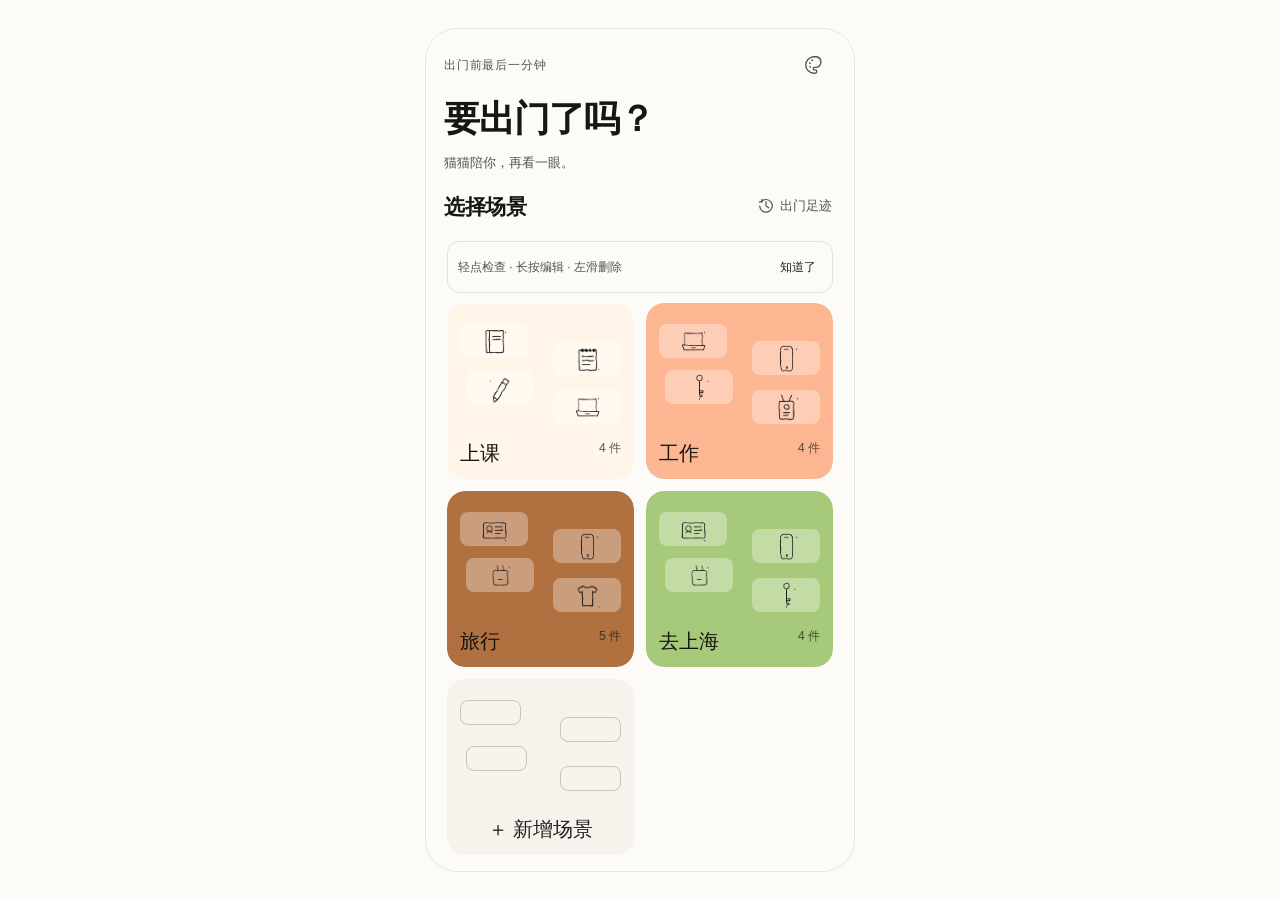
==== commit d346954c: "Publish all 134 item illustrations and five-column categories" ====
--- a/index.html
+++ b/index.html
@@ -1,6 +1,6 @@
 <!doctype html>
 <html lang="zh-CN">
-<head><meta charset="utf-8"><meta name="viewport" content="width=device-width,initial-scale=1,viewport-fit=cover"><title>出门前最后一分钟</title><link rel="stylesheet" href="style.css?v=187a2880b4"></head>
+<head><meta charset="utf-8"><meta name="viewport" content="width=device-width,initial-scale=1,viewport-fit=cover"><title>出门前最后一分钟</title><link rel="stylesheet" href="style.css?v=0df11200e2"></head>
 <body><main id="app"></main><dialog id="forgetDialog" aria-labelledby="forgetTitle"><form method="dialog" id="forgetForm"><header class="forget-header"><button class="back" value="cancel">〈 返回检查</button><p class="eyebrow" id="forgetScene"></p><h2 id="forgetTitle">刚才，忘了什么？</h2><p>轻点选择，可记录多件物品。</p></header><div id="forgetScroll" tabindex="0" role="region" aria-label="遗漏物品，可上下滚动"><div id="forgetBoard" role="group" aria-label="选择遗漏的固定物品"></div></div><footer class="forget-footer"><p id="forgetCount" role="status">已选择 0 件</p><button id="recordForget" class="primary full" disabled>确认记录</button></footer></form></dialog><dialog id="customItemDialog" aria-labelledby="customItemTitle"><form id="customItemForm"><h2 id="customItemTitle">添加物品</h2><label for="customItemName">物品名称</label><input id="customItemName" maxlength="60" autocomplete="off" required autofocus><p id="customItemError" role="status"></p><div class="actions"><button type="button" id="cancelCustomItem">取消</button><button type="submit" id="confirmCustomItem" class="primary" disabled>确认</button></div></form></dialog><dialog id="sceneDeleteDialog" aria-labelledby="sceneDeleteTitle" aria-describedby="sceneDeleteDescription">
   <h2 id="sceneDeleteTitle"></h2>
   <p id="sceneDeleteDescription">删除后将无法恢复这个场景。</p>
@@ -8,6 +8,6 @@
     <button type="button" id="cancelSceneDelete" autofocus>取消</button>
     <button type="button" id="confirmSceneDelete" class="primary">确认删除</button>
   </div>
-</dialog><dialog id="tempItemDialog" aria-labelledby="tempItemTitle"><section class="temp-sheet"><header><div><h2 id="tempItemTitle">临时物品</h2><p>只参与本次检查，不会加入长期场景</p></div><button type="button" id="closeTempItems" aria-label="关闭临时物品面板"><svg viewBox="0 0 20 20" fill="none" aria-hidden="true"><path d="m5 5 10 10M15 5 5 15" stroke="currentColor" stroke-width="1.4" stroke-linecap="round"/></svg></button></header><div class="temp-sheet-body"><section aria-labelledby="tempLibraryTitle"><h3 id="tempLibraryTitle">从物品库选择</h3><label class="temp-search"><span class="sr-only">搜索物品库</span><svg viewBox="0 0 20 20" fill="none" aria-hidden="true"><circle cx="8.5" cy="8.5" r="4.5" stroke="currentColor" stroke-width="1.35"/><path d="m12 12 4 4" stroke="currentColor" stroke-width="1.35" stroke-linecap="round"/></svg><input type="search" id="tempItemSearch" placeholder="搜索物品"></label><div id="tempLibraryOptions" class="temp-library-options" role="group" aria-label="物品库"></div><p id="tempLibraryEmpty" class="temp-empty" hidden>没有找到相关物品</p></section><section class="temp-custom" aria-labelledby="tempCustomTitle"><h3 id="tempCustomTitle">自定义临时物品</h3><form id="tempItemForm" novalidate><div><label class="sr-only" for="tempItemName">临时物品名称</label><input id="tempItemName" maxlength="60" autocomplete="off" placeholder="输入临时物品名称"><button type="submit">添加</button></div><p id="tempItemNotice" role="status"></p></form></section></div></section></dialog><dialog id="themeDialog" aria-labelledby="themeTitle"><section class="theme-sheet"><header><div><h2 id="themeTitle">选择主题</h2><p>选择你喜欢的配色</p></div><button type="button" id="closeThemeDialog" aria-label="关闭主题面板"><svg viewBox="0 0 20 20" fill="none" aria-hidden="true"><path d="m5 5 10 10M15 5 5 15" stroke="currentColor" stroke-width="1.4" stroke-linecap="round"/></svg></button></header><div class="theme-sheet-body"><div id="themeOptions" class="theme-options" role="group" aria-label="主题配色"></div><section class="theme-preview" aria-labelledby="themePreviewTitle"><div><h3 id="themePreviewTitle">场景预览</h3><span id="themePreviewName"></span></div><div id="themeScenePreview" class="theme-scene-preview"></div></section></div><footer><button type="button" id="applyTheme" class="primary">使用这个主题</button></footer></section></dialog><script src="art-loader.js?v=187a2880b4"></script><script src="app.js?v=187a2880b4"></script></body>
+</dialog><dialog id="tempItemDialog" aria-labelledby="tempItemTitle"><section class="temp-sheet"><header><div><h2 id="tempItemTitle">临时物品</h2><p>只参与本次检查，不会加入长期场景</p></div><button type="button" id="closeTempItems" aria-label="关闭临时物品面板"><svg viewBox="0 0 20 20" fill="none" aria-hidden="true"><path d="m5 5 10 10M15 5 5 15" stroke="currentColor" stroke-width="1.4" stroke-linecap="round"/></svg></button></header><div class="temp-sheet-body"><section aria-labelledby="tempLibraryTitle"><h3 id="tempLibraryTitle">从物品库选择</h3><label class="temp-search"><span class="sr-only">搜索物品库</span><svg viewBox="0 0 20 20" fill="none" aria-hidden="true"><circle cx="8.5" cy="8.5" r="4.5" stroke="currentColor" stroke-width="1.35"/><path d="m12 12 4 4" stroke="currentColor" stroke-width="1.35" stroke-linecap="round"/></svg><input type="search" id="tempItemSearch" placeholder="搜索物品"></label><div id="tempLibraryOptions" class="temp-library-options" role="group" aria-label="物品库"></div><p id="tempLibraryEmpty" class="temp-empty" hidden>没有找到相关物品</p></section><section class="temp-custom" aria-labelledby="tempCustomTitle"><h3 id="tempCustomTitle">自定义临时物品</h3><form id="tempItemForm" novalidate><div><label class="sr-only" for="tempItemName">临时物品名称</label><input id="tempItemName" maxlength="60" autocomplete="off" placeholder="输入临时物品名称"><button type="submit">添加</button></div><p id="tempItemNotice" role="status"></p></form></section></div></section></dialog><dialog id="themeDialog" aria-labelledby="themeTitle"><section class="theme-sheet"><header><div><h2 id="themeTitle">选择主题</h2><p>选择你喜欢的配色</p></div><button type="button" id="closeThemeDialog" aria-label="关闭主题面板"><svg viewBox="0 0 20 20" fill="none" aria-hidden="true"><path d="m5 5 10 10M15 5 5 15" stroke="currentColor" stroke-width="1.4" stroke-linecap="round"/></svg></button></header><div class="theme-sheet-body"><div id="themeOptions" class="theme-options" role="group" aria-label="主题配色"></div><section class="theme-preview" aria-labelledby="themePreviewTitle"><div><h3 id="themePreviewTitle">场景预览</h3><span id="themePreviewName"></span></div><div id="themeScenePreview" class="theme-scene-preview"></div></section></div><footer><button type="button" id="applyTheme" class="primary">使用这个主题</button></footer></section></dialog><script src="art-loader.js?v=0df11200e2"></script><script src="app.js?v=0df11200e2"></script></body>
 </html>
 
--- a/style.css
+++ b/style.css
@@ -21,14 +21,14 @@
 #forgetDialog .forget-footer{flex:none;padding:12px 20px max(20px,env(safe-area-inset-bottom));background:var(--paper);border-top:1px solid #e4e0d8}#forgetDialog .forget-footer p{text-align:center;font-size:13px;margin:0;color:var(--secondary)}#forgetDialog .forget-footer button{margin-top:12px;min-height:48px}#forgetDialog .forget-footer button:disabled{opacity:.35}
 @media(prefers-reduced-motion:reduce){main[data-view=edit] .library button,#forgetDialog .forget-node{transition:none}}
 /* Integrated design foundations and category controls */
-:root{--paper:#fcfbf8;--ink:#171614;--surface:#fff;--line:#e2e0d9;--secondary:#55534e;--selected:#eae7e1;--radius:18px;--gap:12px;font-family:'Noto Sans SC',-apple-system,BlinkMacSystemFont,'Segoe UI','Microsoft YaHei',sans-serif}
+:root{--paper:#fcfbf8;--ink:#171614;--surface:#fff;--line:#e2e0d9;--secondary:#55534e;--selected:#eae7e1;--radius:18px;--gap:12px;font-family:var(--font-sans)}
 h1{font-size:26px;line-height:1.45;letter-spacing:0}button,input{font-size:15px}.gallery .scene{border-color:var(--line);border-radius:var(--radius);background:var(--surface)}.gallery-preview{height:110px;margin-bottom:14px}.gallery-preview span{font-size:11px;padding:5px 7px;border-color:var(--line);background:var(--surface);border-radius:8px}.gallery-preview span:nth-child(1){top:8px;left:0}.gallery-preview span:nth-child(2){top:25px;right:0}.gallery-preview span:nth-child(3){top:54px;left:6px}.gallery-preview span:nth-child(4){top:74px;right:0}.gallery h2{font-size:19px;font-weight:500}.categories{display:flex;gap:8px;overflow-x:auto;max-width:100%;padding:16px 0;overscroll-behavior-x:contain}.categories button{flex:none;background:transparent;border:1px solid var(--line);white-space:nowrap;font-size:13px;min-height:44px}.categories button[aria-pressed=true]{background:var(--selected);border-color:transparent}.library-group h3{font-size:13px;font-weight:500;color:var(--secondary);margin:16px 0 0}.library-group .library{margin:12px 0 24px!important}main[data-view=edit] #library button[aria-pressed=true]{background:var(--selected);border-color:transparent;color:var(--ink)}.item-card,.item-card:nth-child(n){border-color:var(--line);background:var(--surface)}
 /* Compact viewport surfaces: scroll content, keep actions reachable. */
 main[data-view=check],main[data-view=edit]{height:100dvh;min-height:0;display:flex;flex-direction:column;overflow:hidden;padding: max(10px,env(safe-area-inset-top)) 18px max(10px,env(safe-area-inset-bottom));gap:6px}
 main[data-view=check]>.back,main[data-view=edit]>.back{flex:none;padding:0;min-height:44px}main[data-view=check]>h1,main[data-view=edit]>h1{margin:0;font-size:24px}main[data-view=check]>p,main[data-view=edit]>p{margin:0;font-size:13px}main[data-view=check]>.eyebrow{display:none}
 .board-scroll{flex:1;min-height:100px;overflow:auto;overscroll-behavior:contain}#board{min-height:0;margin:0;width:100%}
 .item-card,.item-card:nth-child(n),.item-card:nth-child(n):hover,.item-card:nth-child(n):active{min-height:52px;height:auto;padding:12px 14px;border-radius:16px;font-size:15px;line-height:1.5}
-.cat-head{width:28%;height:auto;aspect-ratio:10 / 7;top:auto;bottom:calc(100% - 4px);left:50%;object-fit:contain;mix-blend-mode:normal}
+.cat-head{width:42%;height:auto;aspect-ratio:10 / 7;top:auto;bottom:calc(100% - 4px);left:50%;object-fit:contain;mix-blend-mode:normal}
 main[data-view=check] .status{flex:none;min-height:32px;margin:0;font-size:15px}main[data-view=check] #tempDetails{margin:0;flex:none;max-height:160px;overflow:auto}main[data-view=check] #tempDetails summary{padding:10px 0}main[data-view=check] .actions{flex:none}main[data-view=check]>.hint{display:none}#tempDetails .library{margin:6px 0}#tempDetails label{margin:4px 0}
 #forgetDialog .forget-header{padding:10px 16px 0}#forgetDialog h2{font-size:24px;margin:2px 0 8px}#forgetDialog .forget-header p{margin:4px 0 8px}#forgetDialog .forget-node{font-size:13px}#forgetDialog .forget-node span{width:68%}#forgetBoard{min-height:0}#forgetDialog .forget-footer{padding:8px 16px max(10px,env(safe-area-inset-bottom))}#forgetDialog .forget-footer button{margin-top:6px}
 main[data-view=edit]>p{display:none}main[data-view=edit]>label{margin:0}main[data-view=edit]>input{padding:8px 12px;min-height:44px}main[data-view=edit] .panel{position:relative;flex:1;min-height:0;display:flex;flex-direction:column;margin:2px 0;gap:4px}main[data-view=edit] .panel h2{font-size:16px}main[data-view=edit] .edit-guide{display:none}main[data-view=edit] .selected-items{flex:none;max-height:62px;overflow:auto;margin:0!important;padding:2px 0}main[data-view=edit] .library button{padding:9px 12px;min-height:44px}main[data-view=edit] .panel label{margin:0;font-size:12px}main[data-view=edit] .panel input{min-height:44px;padding:8px 12px}main[data-view=edit] #library{flex:1;min-height:50px;overflow-y:auto;overscroll-behavior:contain}main[data-view=edit] #saveScene{margin:0;min-height:46px;flex:none}main[data-view=edit] #deleteScene{min-height:44px;margin:0;padding:8px}#editNotice:empty{display:none}#editNotice{margin:0;font-size:12px}
@@ -206,6 +206,10 @@
   font-size: var(--type-edit-item);
   font-weight: var(--weight-item);
 }
+main[data-view=edit] #library .item-content{gap:10px}
+main[data-view=edit] #library .item-illustration{width:36px;height:36px;flex-basis:36px;object-fit:contain}
+main[data-view=edit] #library button:not(:disabled) .item-name{color:#45433f}
+main[data-view=edit] #library .item-name{font-weight:400;line-height:1.3}
 main[data-view=edit] .categories button,
 main[data-view=edit] .category-label,
 main[data-view=edit] .current-category,
@@ -249,6 +253,10 @@
   color:var(--check-scene-ink,var(--ink));
 }
 main[data-view=check] .item-card:not(.confirmed) .item-illustration{filter:var(--check-scene-art-filter,none)}
+main[data-view=check] .item-card .item-content{gap:10px}
+main[data-view=check] .item-card .item-illustration{width:42px;height:42px;flex-basis:42px;object-fit:contain}
+main[data-view=check] .item-card .item-name{font-size:clamp(16px,4.25vw,17.5px);font-weight:400;line-height:1.3}
+main[data-view=check] #board[data-compact] .item-content{gap:7px}
 main[data-view=check] .item-card.confirmed {
   opacity: 1;
   background: var(--selected);
@@ -321,19 +329,23 @@
 .gallery .scene-create h2 {
   white-space: nowrap;
 }
-/* V1.9 typography uses the existing paper, ink, surface and line tokens. */
+/* Canonical typography tokens: Soft Editorial × Little Companion. */
 :root {
-  --type-display: clamp(32px, 9.744vw, 38px);
-  --type-h1: clamp(27px, 7.7vw, 30px);
-  --type-h2: 22px;
-  --type-card-title: 20px;
-  --type-body: 16px;
+  --type-display: clamp(32px, 9vw, 36px);
+  --type-h1: clamp(26px, 7.2vw, 28px);
+  --type-h2: clamp(19px, 5.2vw, 21px);
+  --type-card-title: clamp(18px, 5vw, 20px);
+  --type-body: clamp(14px, 4vw, 16px);
   --type-caption: 13px;
-  --type-check-item: clamp(18px, 4.875vw, 20px);
-  --type-edit-item: clamp(17px, 4.5vw, 18px);
-  --type-compact-item: clamp(14px, 3.75vw, 15px);
+  --type-check-item: clamp(16px, 4.25vw, 17.5px);
+  --type-edit-item: clamp(15px, 4.1vw, 17px);
+  --type-compact-item: clamp(13px, 3.7vw, 15px);
+  --type-micro: 12px;
+  --leading-title: 1.2;
+  --leading-body: 1.55;
+  --leading-label: 1.35;
   --weight-item: 500;
-  --weight-display: 700;
+  --weight-display: 600;
   --weight-heading: 600;
 }
 main[data-view=home] > h1 {
@@ -355,7 +367,7 @@
 main[data-view=check] > h1,
 main[data-view=edit] > h1 {
   font-size: var(--type-h1);
-  font-weight: 700;
+  font-weight: var(--weight-heading);
   line-height: 1.15;
   letter-spacing: -.025em;
   margin: 2px 0 6px;
@@ -556,3 +568,155 @@
 .history-missed{min-height:76px;padding:10px 12px;border:1px solid var(--line);border-radius:16px;background:var(--surface)}.history-missed>p{margin:14px 4px;color:var(--secondary);font-size:14px;line-height:1.55}.history-missed ul{display:grid;gap:6px;margin:0;padding:0;list-style:none}.history-missed li{display:flex;min-height:44px;align-items:center;gap:9px;color:#4f4d49;font-size:14px}.history-missed-art{width:34px;height:34px;object-fit:contain}.history-missed li small{margin-left:auto;color:#99958d;font-size:10px}.history-edit-misses{display:flex;width:100%;min-height:50px;margin-top:12px;padding:0 15px 0 17px;align-items:center;justify-content:space-between;border:1px solid #dbd7cf;border-radius:16px;background:transparent;color:#4e4c48;font-size:15px;font-weight:600}.history-edit-misses:active{background:#f7f4ee;transform:scale(.99)}.history-edit-misses svg{width:18px;height:18px}
 @media(max-width:350px){main[data-view=history],main[data-view=historyDetail]{padding-left:16px;padding-right:16px}.history-record{grid-template-columns:5px minmax(0,1fr) 36px;min-height:84px;padding-left:14px}.history-color{width:5px;height:46px}.history-record-copy{padding-left:12px}.history-record-copy strong{font-size:18px}.history-items{gap:18px 4px}}
 @media(prefers-reduced-motion:reduce){.history-record,.history-edit-misses{transition:none}}
+
+/* Round-one motion system: light, consistent and layout-safe. */
+:root{--motion-fast:140ms;--motion-confirm:210ms;--motion-page:280ms;--motion-theme:280ms;--motion-ease:cubic-bezier(.2,.72,.3,1)}
+.item-card,.gallery .scene,.primary,.full,.temp-item-entry,.restart-check,.theme-option,.theme-button,.history-record,.history-edit-misses,.history-back,.history-link{transition-property:scale,background-color,border-color,color,opacity;transition-duration:var(--motion-fast),var(--motion-theme),var(--motion-theme),var(--motion-theme),var(--motion-fast);transition-timing-function:var(--motion-ease)}
+.item-card:active,.gallery .scene:active,.primary:active,.full:active,.temp-item-entry:active,.restart-check:active,.theme-option:active,.theme-button:active,.history-record:active,.history-edit-misses:active,.history-back:active,.history-link:active{scale:.975}
+.scene-shell.scene-dragging .scene{scale:1}
+main[data-view=check] .item-card{transition-duration:var(--motion-fast),var(--motion-confirm),var(--motion-confirm),var(--motion-confirm),var(--motion-confirm)}
+.gallery .scene-shell>.scene{transition:transform 200ms ease,scale var(--motion-fast) var(--motion-ease),background-color var(--motion-theme) var(--motion-ease),border-color var(--motion-theme) var(--motion-ease),color var(--motion-theme) var(--motion-ease)}
+.gallery .scene-shell>.scene *,.check-progress i,.check-progress-continuous i{transition:background-color var(--motion-theme) var(--motion-ease),border-color var(--motion-theme) var(--motion-ease),color var(--motion-theme) var(--motion-ease),filter var(--motion-theme) var(--motion-ease),width var(--motion-confirm) var(--motion-ease)}
+.history-record:active,.history-edit-misses:active{transform:none}
+main.page-enter-forward{animation:page-enter-forward var(--motion-page) var(--motion-ease) both}
+main.page-enter-back{animation:page-enter-back var(--motion-page) var(--motion-ease) both}
+main.page-enter-forward[data-view=check] .item-content{animation:item-content-enter 200ms var(--motion-ease) both;animation-delay:calc(var(--item-enter-index,0)*38ms)}
+@keyframes page-enter-forward{from{opacity:0;transform:translateX(16px)}to{opacity:1;transform:translateX(0)}}
+@keyframes page-enter-back{from{opacity:0;transform:translateX(-16px)}to{opacity:1;transform:translateX(0)}}
+@keyframes item-content-enter{from{opacity:0;translate:6px 0}to{opacity:1;translate:0 0}}
+@media(prefers-reduced-motion:no-preference){#tempItemDialog[open],#themeDialog[open]{animation:temp-sheet-in 270ms var(--motion-ease)}#tempItemDialog[open]::backdrop,#themeDialog[open]::backdrop{animation:temp-backdrop-in 270ms ease}#tempItemDialog.sheet-closing,#themeDialog.sheet-closing{animation:sheet-out 250ms ease-in both}#tempItemDialog.sheet-closing::backdrop,#themeDialog.sheet-closing::backdrop{animation:sheet-backdrop-out 250ms ease-in both}}
+@keyframes sheet-out{to{transform:translateY(22px);opacity:0}}
+@keyframes sheet-backdrop-out{to{opacity:0}}
+@media(prefers-reduced-motion:reduce){main.page-enter-forward,main.page-enter-back,main.page-enter-forward[data-view=check] .item-content,#tempItemDialog[open],#themeDialog[open],#tempItemDialog.sheet-closing,#themeDialog.sheet-closing{animation:none!important}.item-card,.gallery .scene,.primary,.full,.temp-item-entry,.restart-check,.theme-option,.theme-button,.history-record,.history-edit-misses,.history-back,.history-link,.gallery .scene-shell>.scene,.gallery .scene-shell>.scene *,.check-progress i,.check-progress-continuous i{transition-duration:.01ms!important;transition-delay:0ms!important}}
+
+/* Global typography system. Keep this final layer as the single visual contract. */
+:root{
+  --font-sans:-apple-system,BlinkMacSystemFont,"PingFang SC","Microsoft YaHei","Noto Sans CJK SC","Noto Sans SC","Segoe UI",sans-serif;
+}
+html,body,button,input,select,textarea,dialog{font-family:var(--font-sans)}
+body{font-size:var(--type-body);font-weight:400;line-height:var(--leading-body);text-rendering:optimizeLegibility}
+button,input,select,textarea{font-weight:400;line-height:var(--leading-label);letter-spacing:0}
+h1,h2,h3,p{font-family:inherit}
+p{font-weight:400}
+
+/* Shared hierarchy. */
+main[data-view=home]>h1{font-size:var(--type-display);font-weight:600;line-height:1.12;letter-spacing:-.03em}
+.scene-section-heading h2{font-size:var(--type-h2);font-weight:600;line-height:var(--leading-title);letter-spacing:-.015em}
+.gallery h2{font-size:var(--type-card-title);font-weight:500;line-height:1.3;letter-spacing:-.01em}
+.eyebrow,.item-count{font-size:var(--type-micro);font-weight:500;line-height:1.35}
+main[data-view=home]>.intro{font-size:13px;font-weight:400;line-height:1.6;letter-spacing:0}
+.recent-departure h2{font-size:clamp(18px,4.9vw,19px);font-weight:500;line-height:1.3}
+.recent-departure p,.recent-departure button{font-size:12px;font-weight:400;line-height:1.45}
+
+/* Scene editor and item library. */
+main[data-view=edit]>h1,main[data-view=check]>h1{font-size:var(--type-h1);font-weight:600;line-height:1.18;letter-spacing:-.02em}
+main[data-view=edit] .panel h2{font-size:var(--type-h2);font-weight:600;line-height:1.25;letter-spacing:-.015em}
+main[data-view=edit] label{font-size:12px;font-weight:500;line-height:1.35}
+main[data-view=edit] .categories button{font-size:clamp(13px,3.7vw,15px);font-weight:500;line-height:1.25;letter-spacing:0}
+main[data-view=edit] .category-options button,
+main[data-view=edit] .category-label,
+main[data-view=edit] .current-category{font-size:clamp(12px,3.45vw,14px);font-weight:400;line-height:1.4;letter-spacing:0}
+main[data-view=edit] .category-options .category-label{display:-webkit-box;overflow:hidden;-webkit-box-orient:vertical;-webkit-line-clamp:2;text-align:center}
+main[data-view=edit] .library-group h3{margin:14px 0 9px;color:var(--secondary);font-size:15px;font-weight:500;line-height:1.35;letter-spacing:0}
+main[data-view=edit] #library .item-name{font-size:var(--type-edit-item);font-weight:400;line-height:1.3;letter-spacing:0;color:#45433f}
+main[data-view=edit] #library .item-content{gap:10px}
+main[data-view=edit] #itemSearch,main[data-view=edit] input{font-size:15px;font-weight:400;line-height:1.4}
+main[data-view=edit] .search-results small,#editNotice,#customItemError{font-size:12px;font-weight:400;line-height:1.5}
+
+/* Check flow stays illustration-led. */
+main[data-view=check]>p{font-size:13px;font-weight:400;line-height:1.5}
+main[data-view=check] .item-card .item-name{font-size:var(--type-check-item);font-weight:400;line-height:1.3;letter-spacing:0}
+main[data-view=check] .check-controls .status{font-size:15px;font-weight:400;line-height:1.3}
+.check-actions summary,.restart-check,.temp-item-entry{font-size:13px;font-weight:500;line-height:1.3}
+
+/* Bottom sheets, dialogs and supporting UI. */
+.temp-sheet h2,.theme-sheet h2{font-size:clamp(21px,5.9vw,23px);font-weight:600;line-height:1.25;letter-spacing:-.015em}
+.temp-sheet header p,.theme-sheet header p{font-size:12px;font-weight:400;line-height:1.5}
+.temp-sheet h3,.theme-preview h3{font-size:15px;font-weight:500;line-height:1.35}
+.temp-library-options button{font-size:11px;font-weight:400;line-height:1.25}
+.temp-search input,#tempItemName{font-size:15px;font-weight:400;line-height:1.4}
+.theme-option{font-size:14px;font-weight:500;line-height:1.3}
+.theme-scene-preview span{font-size:14px;font-weight:500;line-height:1.3}
+dialog h2,#customItemDialog h2,#sceneDeleteDialog h2{font-size:clamp(20px,5.7vw,23px);font-weight:600;line-height:1.25;letter-spacing:-.015em}
+dialog p,#sceneDeleteDialog p{font-size:14px;font-weight:400;line-height:1.55}
+dialog button{font-size:14px;font-weight:500;line-height:1.35}
+#forgetDialog h2{font-size:var(--type-display);font-weight:600;line-height:1.12;letter-spacing:-.03em}
+#forgetDialog .forget-node{font-size:13px;font-weight:400;line-height:1.35}
+
+/* Completion and history. */
+.completion h1{font-size:clamp(34px,9.5vw,40px);font-weight:600;line-height:1.12;letter-spacing:-.03em}
+.completion .completion-farewell{font-size:var(--type-body);font-weight:400;line-height:1.5}
+.history-header h1,.history-detail-hero h1{font-size:var(--type-h1);font-weight:600;line-height:1.18;letter-spacing:-.025em}
+.history-header p,.history-detail-hero p{font-size:14px;font-weight:400;line-height:1.55}
+.history-group>h2{font-size:15px;font-weight:600;line-height:1.35}
+.history-record-copy strong{font-size:clamp(18px,4.9vw,19px);font-weight:500;line-height:1.3;letter-spacing:-.015em}
+.history-record-copy time{font-size:13px;font-weight:400;line-height:1.35}
+.history-record-copy small{font-size:14px;font-weight:400;line-height:1.4}
+.history-detail-section h2{font-size:17px;font-weight:600;line-height:1.35}
+.history-items li>span:not(.history-item-fallback){font-size:12px;font-weight:400;line-height:1.35}
+.history-missed li,.history-note,.history-missed>p{font-size:14px;font-weight:400;line-height:1.5}
+.history-edit-misses{font-size:15px;font-weight:500;line-height:1.35}
+
+/* Scene editor item library: shared vertical artwork card for create and edit. */
+main[data-view=edit] #library .library{
+  display:grid;
+  grid-template-columns:repeat(5,minmax(0,1fr));
+  gap:5px;
+  align-items:stretch;
+}
+main[data-view=edit] #library .library button{
+  display:flex;
+  min-width:0;
+  min-height:76px;
+  padding:7px 2px;
+  flex-direction:column;
+  align-items:center;
+  justify-content:center;
+  gap:4px;
+  border-color:#ebe8e2;
+  border-radius:11px;
+  text-align:center;
+  touch-action:manipulation;
+}
+main[data-view=edit] #library .item-content{
+  display:flex;
+  width:100%;
+  min-width:0;
+  flex-direction:column;
+  align-items:center;
+  justify-content:center;
+  gap:4px;
+  text-align:center;
+}
+main[data-view=edit] #library .item-illustration{
+  width:38px;
+  height:38px;
+  flex:0 0 38px;
+  object-fit:contain;
+}
+main[data-view=edit] #library .item-name{
+  width:100%;
+  color:#45433f;
+  font-size:11px;
+  font-weight:400;
+  line-height:1.25;
+  text-align:center;
+  overflow-wrap:anywhere;
+}
+main[data-view=edit] #library .search-results button small{
+  width:100%;
+  margin-top:-1px;
+  text-align:center;
+}
+main[data-view=edit] #library .custom-plus{
+  width:100%;
+  min-width:0;
+  min-height:76px;
+  padding:7px 2px;
+}
+@media(max-width:350px){
+  main[data-view=edit] #library .library{gap:3px}
+  main[data-view=edit] #library .library button,
+  main[data-view=edit] #library .custom-plus{min-height:72px;padding-inline:1px}
+  main[data-view=edit] #library .item-name{font-size:10px}
+}
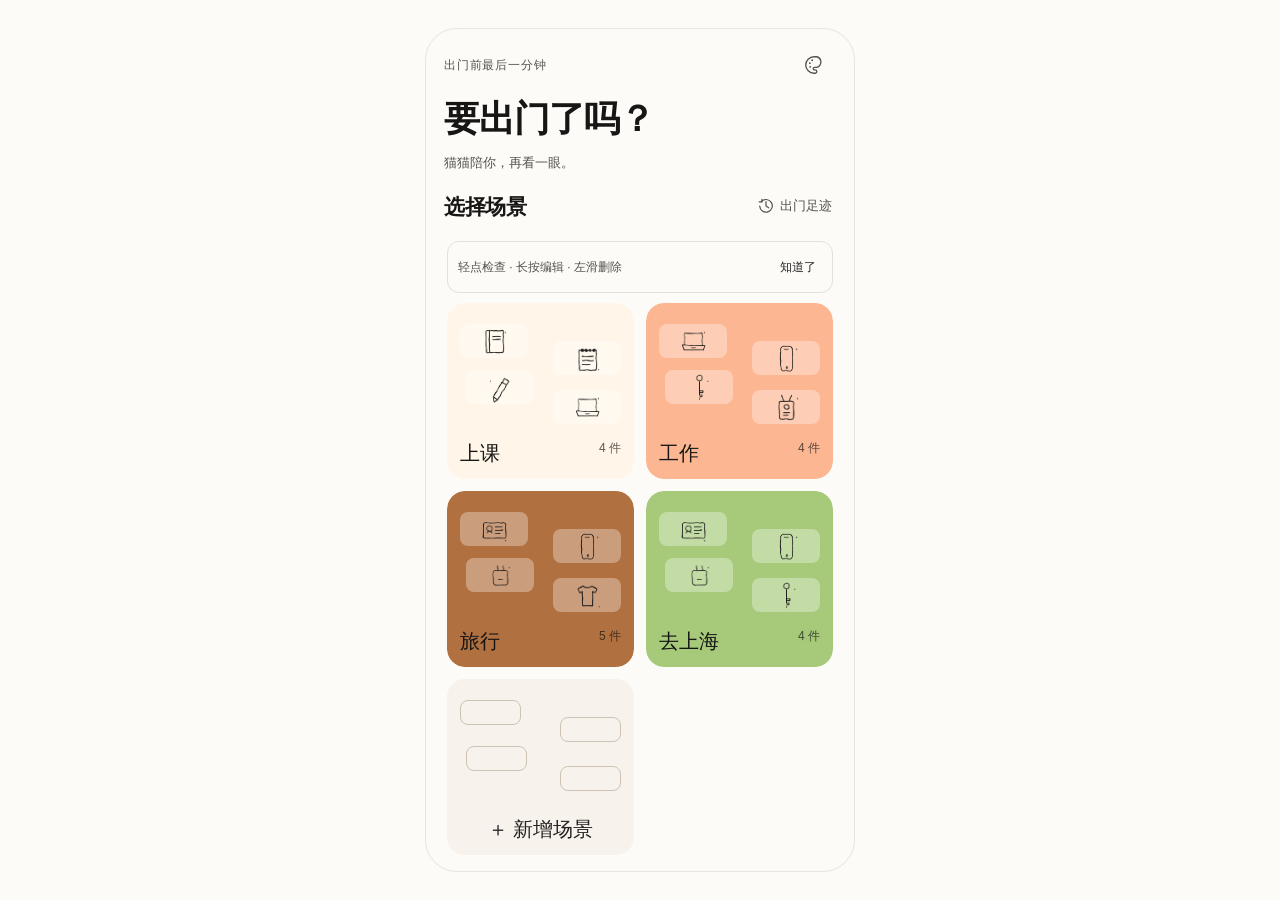
==== commit fca82236: "Optimize theme artwork delivery" ====
--- a/index.html
+++ b/index.html
@@ -1,6 +1,6 @@
 <!doctype html>
 <html lang="zh-CN">
-<head><meta charset="utf-8"><meta name="viewport" content="width=device-width,initial-scale=1,viewport-fit=cover"><title>出门前最后一分钟</title><link rel="stylesheet" href="style.css?v=0df11200e2"></head>
+<head><meta charset="utf-8"><meta name="viewport" content="width=device-width,initial-scale=1,viewport-fit=cover"><meta name="theme-color" content="#FCFBF8"><meta name="apple-mobile-web-app-capable" content="yes"><meta name="apple-mobile-web-app-status-bar-style" content="default"><meta name="apple-mobile-web-app-title" content="出门前"><title>出门前最后一分钟</title><link rel="manifest" href="manifest.webmanifest"><link rel="apple-touch-icon" sizes="180x180" href="assets/icons/apple-touch-icon-180.png"><link rel="stylesheet" href="style.css?v=7feaac9357"><script src="pwa.js"></script></head>
 <body><main id="app"></main><dialog id="forgetDialog" aria-labelledby="forgetTitle"><form method="dialog" id="forgetForm"><header class="forget-header"><button class="back" value="cancel">〈 返回检查</button><p class="eyebrow" id="forgetScene"></p><h2 id="forgetTitle">刚才，忘了什么？</h2><p>轻点选择，可记录多件物品。</p></header><div id="forgetScroll" tabindex="0" role="region" aria-label="遗漏物品，可上下滚动"><div id="forgetBoard" role="group" aria-label="选择遗漏的固定物品"></div></div><footer class="forget-footer"><p id="forgetCount" role="status">已选择 0 件</p><button id="recordForget" class="primary full" disabled>确认记录</button></footer></form></dialog><dialog id="customItemDialog" aria-labelledby="customItemTitle"><form id="customItemForm"><h2 id="customItemTitle">添加物品</h2><label for="customItemName">物品名称</label><input id="customItemName" maxlength="60" autocomplete="off" required autofocus><p id="customItemError" role="status"></p><div class="actions"><button type="button" id="cancelCustomItem">取消</button><button type="submit" id="confirmCustomItem" class="primary" disabled>确认</button></div></form></dialog><dialog id="sceneDeleteDialog" aria-labelledby="sceneDeleteTitle" aria-describedby="sceneDeleteDescription">
   <h2 id="sceneDeleteTitle"></h2>
   <p id="sceneDeleteDescription">删除后将无法恢复这个场景。</p>
@@ -8,6 +8,6 @@
     <button type="button" id="cancelSceneDelete" autofocus>取消</button>
     <button type="button" id="confirmSceneDelete" class="primary">确认删除</button>
   </div>
-</dialog><dialog id="tempItemDialog" aria-labelledby="tempItemTitle"><section class="temp-sheet"><header><div><h2 id="tempItemTitle">临时物品</h2><p>只参与本次检查，不会加入长期场景</p></div><button type="button" id="closeTempItems" aria-label="关闭临时物品面板"><svg viewBox="0 0 20 20" fill="none" aria-hidden="true"><path d="m5 5 10 10M15 5 5 15" stroke="currentColor" stroke-width="1.4" stroke-linecap="round"/></svg></button></header><div class="temp-sheet-body"><section aria-labelledby="tempLibraryTitle"><h3 id="tempLibraryTitle">从物品库选择</h3><label class="temp-search"><span class="sr-only">搜索物品库</span><svg viewBox="0 0 20 20" fill="none" aria-hidden="true"><circle cx="8.5" cy="8.5" r="4.5" stroke="currentColor" stroke-width="1.35"/><path d="m12 12 4 4" stroke="currentColor" stroke-width="1.35" stroke-linecap="round"/></svg><input type="search" id="tempItemSearch" placeholder="搜索物品"></label><div id="tempLibraryOptions" class="temp-library-options" role="group" aria-label="物品库"></div><p id="tempLibraryEmpty" class="temp-empty" hidden>没有找到相关物品</p></section><section class="temp-custom" aria-labelledby="tempCustomTitle"><h3 id="tempCustomTitle">自定义临时物品</h3><form id="tempItemForm" novalidate><div><label class="sr-only" for="tempItemName">临时物品名称</label><input id="tempItemName" maxlength="60" autocomplete="off" placeholder="输入临时物品名称"><button type="submit">添加</button></div><p id="tempItemNotice" role="status"></p></form></section></div></section></dialog><dialog id="themeDialog" aria-labelledby="themeTitle"><section class="theme-sheet"><header><div><h2 id="themeTitle">选择主题</h2><p>选择你喜欢的配色</p></div><button type="button" id="closeThemeDialog" aria-label="关闭主题面板"><svg viewBox="0 0 20 20" fill="none" aria-hidden="true"><path d="m5 5 10 10M15 5 5 15" stroke="currentColor" stroke-width="1.4" stroke-linecap="round"/></svg></button></header><div class="theme-sheet-body"><div id="themeOptions" class="theme-options" role="group" aria-label="主题配色"></div><section class="theme-preview" aria-labelledby="themePreviewTitle"><div><h3 id="themePreviewTitle">场景预览</h3><span id="themePreviewName"></span></div><div id="themeScenePreview" class="theme-scene-preview"></div></section></div><footer><button type="button" id="applyTheme" class="primary">使用这个主题</button></footer></section></dialog><script src="art-loader.js?v=0df11200e2"></script><script src="app.js?v=0df11200e2"></script></body>
+</dialog><dialog id="tempItemDialog" aria-labelledby="tempItemTitle"><section class="temp-sheet"><header><div><h2 id="tempItemTitle">临时物品</h2><p>只参与本次检查，不会加入长期场景</p></div><button type="button" id="closeTempItems" aria-label="关闭临时物品面板"><svg viewBox="0 0 20 20" fill="none" aria-hidden="true"><path d="m5 5 10 10M15 5 5 15" stroke="currentColor" stroke-width="1.4" stroke-linecap="round"/></svg></button></header><div class="temp-sheet-body"><section aria-labelledby="tempLibraryTitle"><h3 id="tempLibraryTitle">从物品库选择</h3><label class="temp-search"><span class="sr-only">搜索物品库</span><svg viewBox="0 0 20 20" fill="none" aria-hidden="true"><circle cx="8.5" cy="8.5" r="4.5" stroke="currentColor" stroke-width="1.35"/><path d="m12 12 4 4" stroke="currentColor" stroke-width="1.35" stroke-linecap="round"/></svg><input type="search" id="tempItemSearch" placeholder="搜索物品"></label><div id="tempLibraryOptions" class="temp-library-options" role="group" aria-label="物品库"></div><p id="tempLibraryEmpty" class="temp-empty" hidden>没有找到相关物品</p></section><section class="temp-custom" aria-labelledby="tempCustomTitle"><h3 id="tempCustomTitle">自定义临时物品</h3><form id="tempItemForm" novalidate><div><label class="sr-only" for="tempItemName">临时物品名称</label><input id="tempItemName" maxlength="60" autocomplete="off" placeholder="输入临时物品名称"><button type="submit">添加</button></div><p id="tempItemNotice" role="status"></p></form></section></div></section></dialog><dialog id="themeDialog" aria-labelledby="themeTitle"><section class="theme-sheet"><header><div><h2 id="themeTitle">选择主题</h2><p>选择你喜欢的配色</p></div><button type="button" id="closeThemeDialog" aria-label="关闭主题面板"><svg viewBox="0 0 20 20" fill="none" aria-hidden="true"><path d="m5 5 10 10M15 5 5 15" stroke="currentColor" stroke-width="1.4" stroke-linecap="round"/></svg></button></header><div class="theme-sheet-body"><div id="themeOptions" class="theme-options" role="group" aria-label="主题配色"></div><section class="theme-preview" aria-labelledby="themePreviewTitle"><div><h3 id="themePreviewTitle">场景预览</h3><span id="themePreviewName"></span></div><div id="themeScenePreview" class="theme-scene-preview"></div></section></div><footer><button type="button" id="applyTheme" class="primary">使用这个主题</button></footer></section></dialog><script src="art-loader.js?v=7feaac9357"></script><script src="app.js?v=7feaac9357"></script></body>
 </html>
 
--- a/style.css
+++ b/style.css
@@ -720,3 +720,18 @@
   main[data-view=edit] #library .custom-plus{min-height:72px;padding-inline:1px}
   main[data-view=edit] #library .item-name{font-size:10px}
 }
+.pwa-ready{
+  position:fixed;z-index:1200;left:50%;bottom:max(18px,calc(env(safe-area-inset-bottom) + 10px));
+  max-width:calc(100% - 32px);padding:9px 14px;border:1px solid var(--line);border-radius:999px;
+  background:var(--paper);color:var(--secondary);font-size:12px;font-weight:500;line-height:1.4;
+  opacity:0;pointer-events:none;transform:translate(-50%,8px);transition:opacity .2s ease,transform .2s ease;
+}
+.pwa-ready[data-visible=true]{opacity:1;transform:translate(-50%,0)}
+@media(display-mode:standalone){body{min-height:100dvh}main{overscroll-behavior-y:none}}
+/* iOS Safari/PWA zooms focused form fields when their computed text size is below 16px. */
+main[data-view=edit] #sceneName,
+main[data-view=edit] #itemSearch,
+#tempItemDialog #tempItemSearch,
+#tempItemDialog #tempItemName,
+#customItemDialog #customItemName,
+textarea{font-size:16px}
